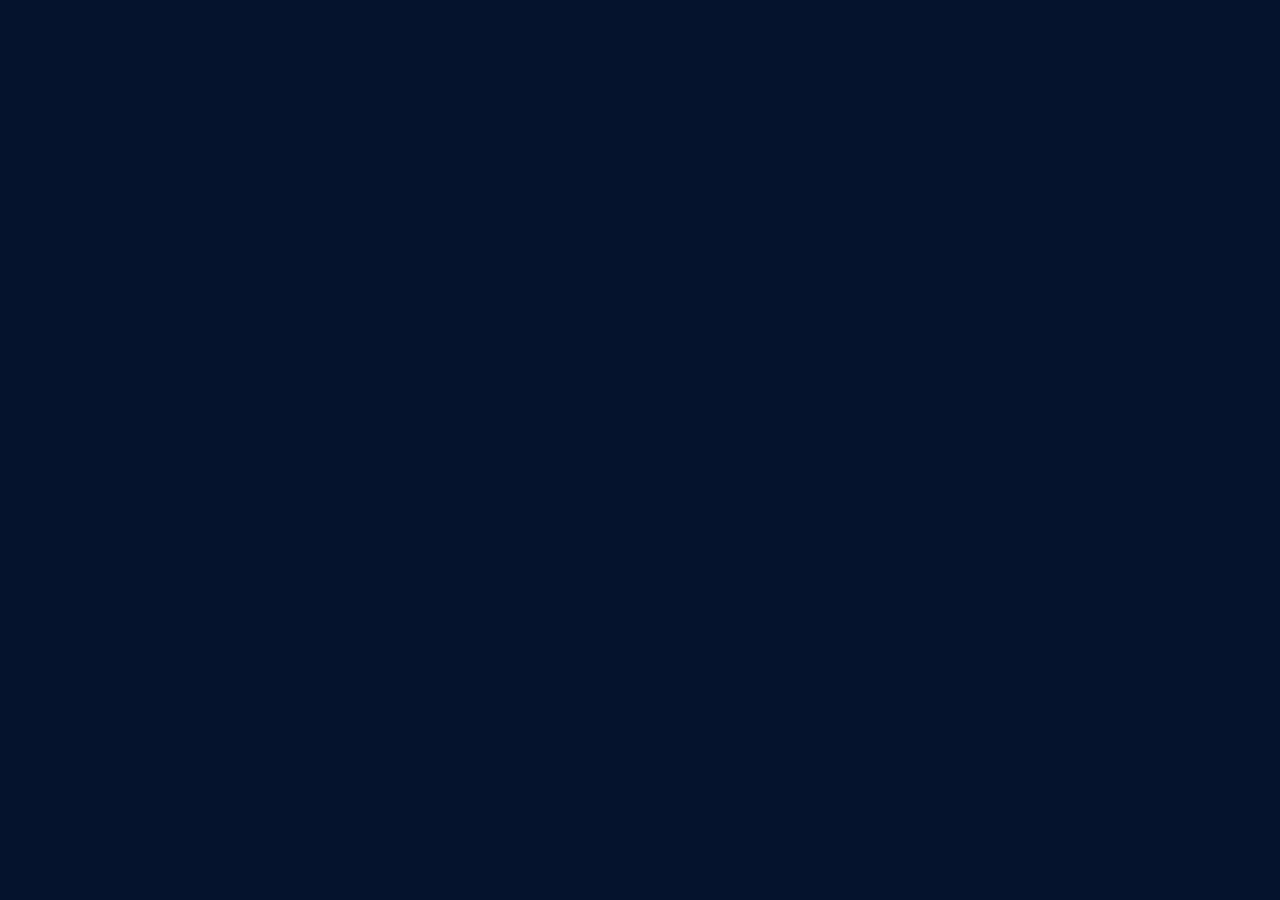
==== san-fernando/index.html @ 5b2cf345 "Add LIGHTMAN GitHub Pages entry for Navidad San Fernando" ====
<!doctype html>
<html lang="es">
<head>
  <meta charset="utf-8">
  <meta name="viewport" content="width=device-width, initial-scale=1">
  <meta name="theme-color" content="#06132c">
  <meta name="description" content="LIGHTMAN Perú presenta Navidad San Fernando: árbol de luces LED y música sincronizada.">
  <title>LIGHTMAN · Navidad San Fernando</title>
  <style>
    html,body{margin:0;width:100%;height:100%;overflow:hidden;background:#06132c;color:#fff;font-family:Arial,sans-serif}
    iframe{display:block;width:100%;height:100%;height:100dvh;border:0;background:#06132c}
    noscript{display:block;padding:2rem;line-height:1.5}a{color:#fff}
  </style>
</head>
<body>
  <iframe id="show" title="LIGHTMAN · Árbol de Navidad San Fernando" src="https://navidad-san-fernando-lightman.ftesen4.chatgpt.site/?tree=2&amp;track=jingle" allow="autoplay; fullscreen" allowfullscreen referrerpolicy="strict-origin-when-cross-origin"></iframe>
  <noscript>Navidad San Fernando, una experiencia de LIGHTMAN. <a href="https://navidad-san-fernando-lightman.ftesen4.chatgpt.site/?tree=2&amp;track=jingle">Abrir visualización</a>.</noscript>
  <script>
    const query=new URLSearchParams(location.search);
    const target=new URL('https://navidad-san-fernando-lightman.ftesen4.chatgpt.site/');
    target.searchParams.set('tree',['1','2','3'].includes(query.get('tree'))?query.get('tree'):'2');
    target.searchParams.set('track',['jingle','deck','carol'].includes(query.get('track'))?query.get('track'):'jingle');
    document.getElementById('show').src=target.href;
  </script>
</body>
</html>
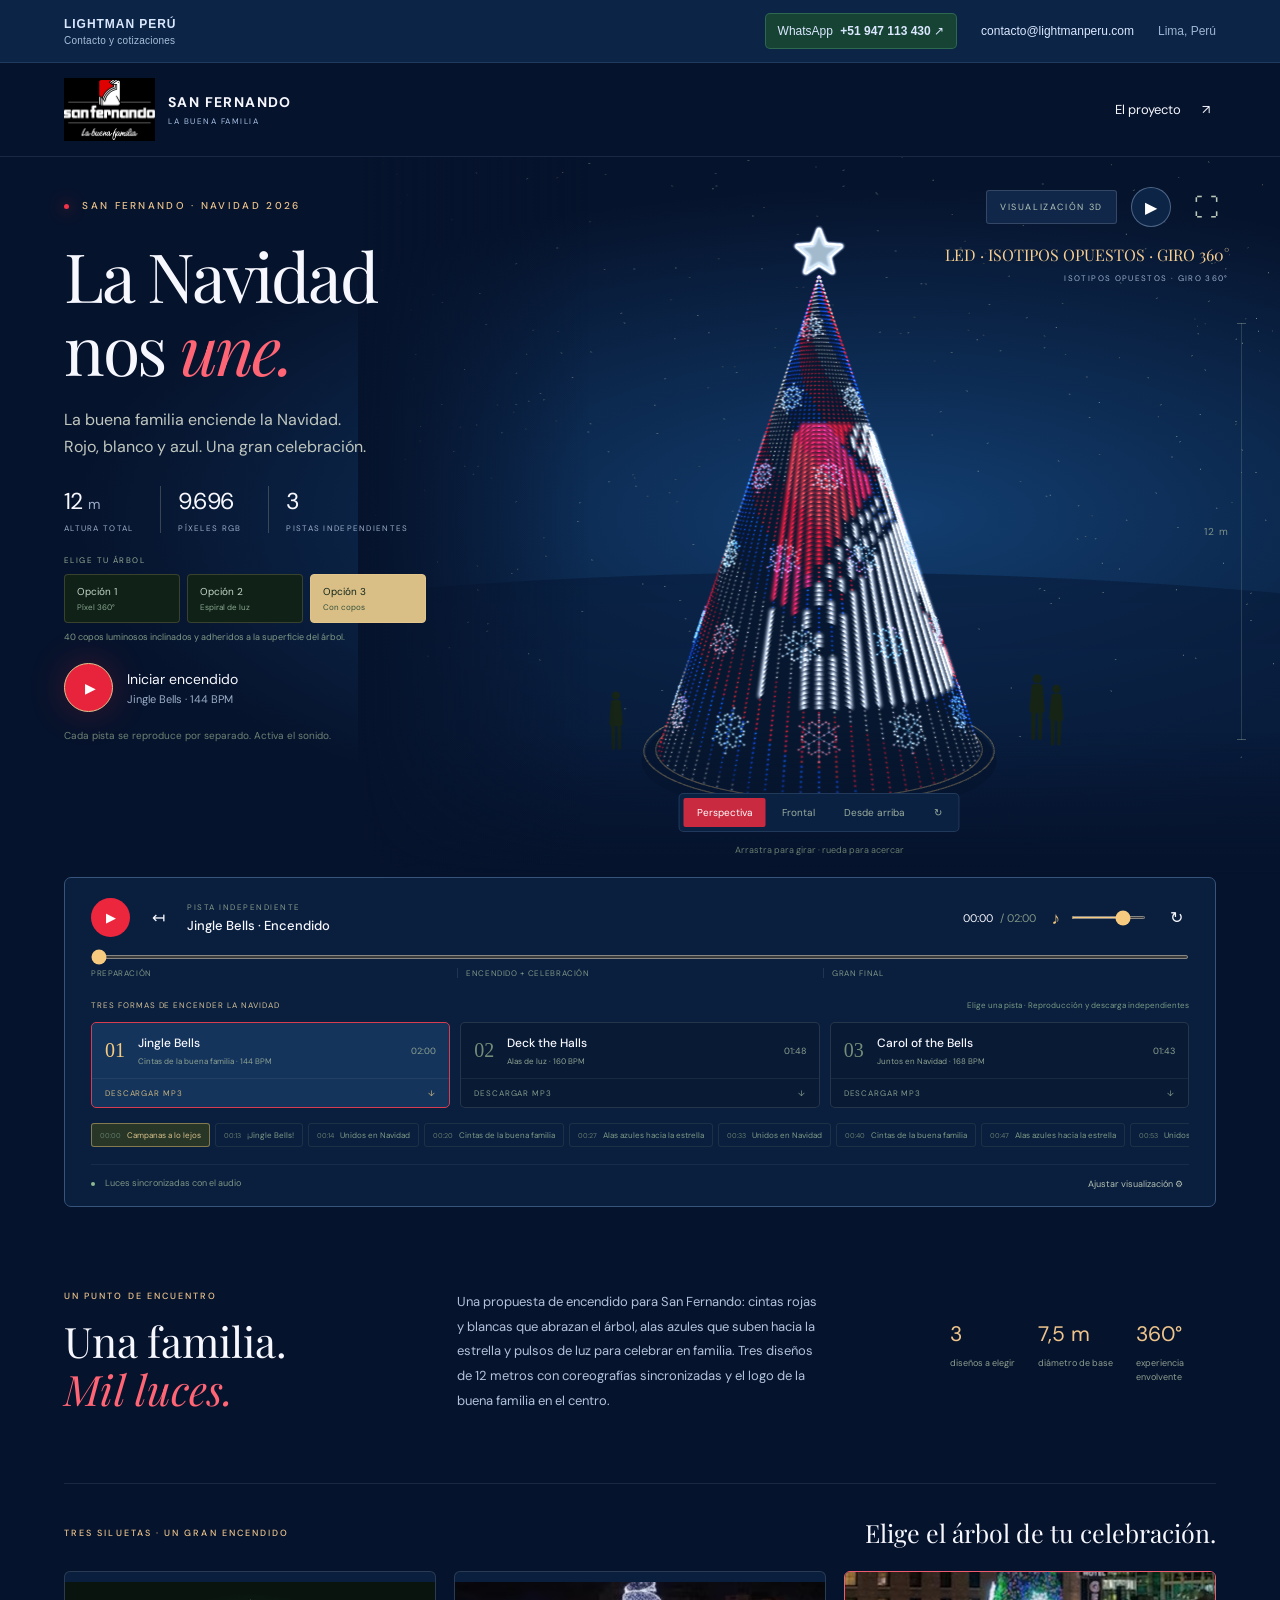
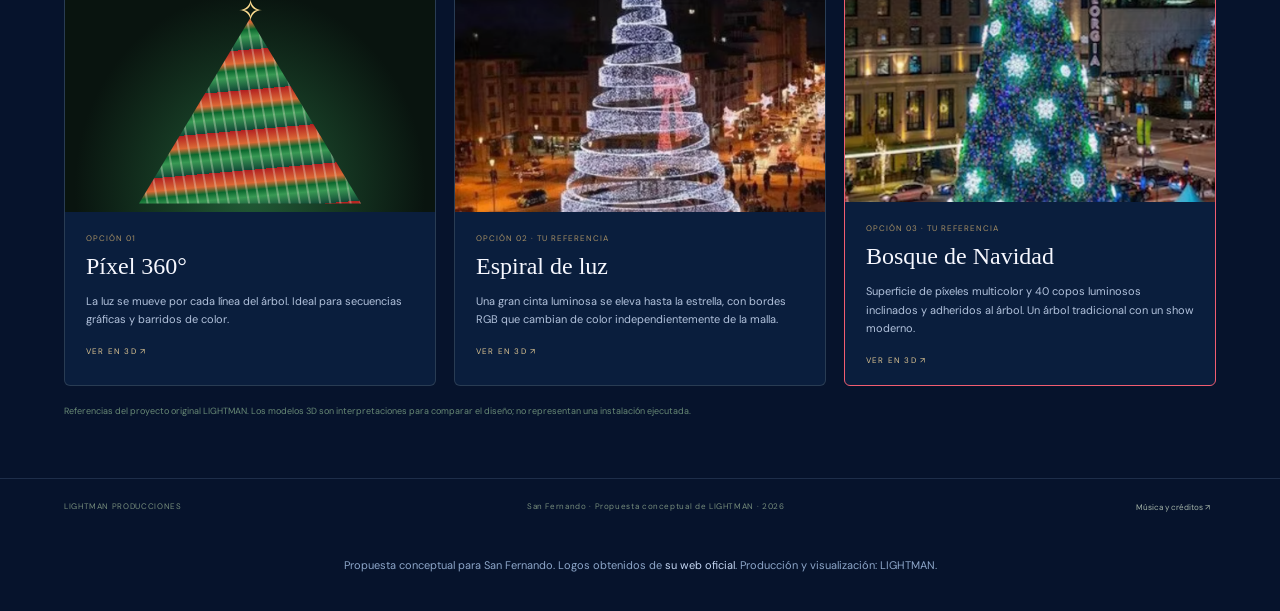
==== commit eb45b47f: "Publish LIGHTMAN San Fernando show directly on Pages with continuous marquee and mobile fullscreen" ====
--- a/san-fernando/index.html
+++ b/san-fernando/index.html
@@ -1,27 +1,30 @@
 <!doctype html>
-<html lang="es">
-<head>
-  <meta charset="utf-8">
-  <meta name="viewport" content="width=device-width, initial-scale=1">
-  <meta name="theme-color" content="#06132c">
-  <meta name="description" content="LIGHTMAN Perú presenta Navidad San Fernando: árbol de luces LED y música sincronizada.">
-  <title>LIGHTMAN · Navidad San Fernando</title>
-  <style>
-    html,body{margin:0;width:100%;height:100%;overflow:hidden;background:#06132c;color:#fff;font-family:Arial,sans-serif}
-    iframe{display:block;width:100%;height:100%;height:100dvh;border:0;background:#06132c}
-    noscript{display:block;padding:2rem;line-height:1.5}a{color:#fff}
-  </style>
-</head>
+<html lang="es"><head><meta charset="utf-8"><meta name="viewport" content="width=device-width,initial-scale=1"><meta name="theme-color" content="#071411"><title>LIGHTMAN · Navidad San Fernando</title><link rel="icon" type="image/svg+xml" href="favicon.svg"><link rel="canonical" href="https://lightmanshows.github.io/arbol-navidad-12m/san-fernando/"><meta name="description" content="Árbol navideño de 12 metros. Tres diseños de árbol de 12 m y tres shows musicales independientes para un encendido espectacular."><link rel="stylesheet" href="style.css?v=4"><link rel="stylesheet" href="san-fernando.css?v=3"><script>if(location.hostname.endsWith(".chatgpt.site"))location.replace("https://lightmanshows.github.io/arbol-navidad-12m/san-fernando/"+location.search+location.hash);</script></head>
 <body>
-  <iframe id="show" title="LIGHTMAN · Árbol de Navidad San Fernando" src="https://navidad-san-fernando-lightman.ftesen4.chatgpt.site/?tree=2&amp;track=jingle" allow="autoplay; fullscreen" allowfullscreen referrerpolicy="strict-origin-when-cross-origin"></iframe>
-  <noscript>Navidad San Fernando, una experiencia de LIGHTMAN. <a href="https://navidad-san-fernando-lightman.ftesen4.chatgpt.site/?tree=2&amp;track=jingle">Abrir visualización</a>.</noscript>
-  <script>
-    const query=new URLSearchParams(location.search);
-    const target=new URL('https://navidad-san-fernando-lightman.ftesen4.chatgpt.site/');
-    target.searchParams.set('tree',['1','2','3'].includes(query.get('tree'))?query.get('tree'):'2');
-    target.searchParams.set('track',['jingle','deck','carol'].includes(query.get('track'))?query.get('track'):'jingle');
-    document.getElementById('show').src=target.href;
-  </script>
-</body>
-</html>
-
+<aside class="lightman-contact" aria-label="Contacto de LIGHTMAN Perú"><a class="contact-company" href="https://lightmanperu.com/contacto.html" target="_blank" rel="noopener">LIGHTMAN PERÚ <small>Contacto y cotizaciones</small></a><div class="contact-links"><a class="contact-whatsapp" href="https://wa.me/51947113430" target="_blank" rel="noopener" aria-label="Contactar a LIGHTMAN por WhatsApp al +51 947 113 430">WhatsApp <strong>+51 947 113 430</strong> ↗</a><a href="mailto:contacto@lightmanperu.com">contacto@lightmanperu.com</a><span class="contact-location">Lima, Perú</span></div></aside>
+<header class="header"><a class="brand" href="#" aria-label="LIGHTMAN inicio"><img src="assets/san-fernando-logo.webp" alt="San Fernando · La buena familia"><span>SAN FERNANDO<small>LA BUENA FAMILIA</small></span></a><nav aria-label="Proyecto"><button id="open-project">El proyecto <span>↗</span></button></nav></header>
+<main>
+<section class="experience" aria-label="Visualizador del árbol navideño">
+<div id="viewer"><canvas id="scene" aria-label="Modelo 3D interactivo de un árbol de Navidad de 12 metros"></canvas><div id="render-error" hidden>El visor 3D requiere WebGL. Puedes consultar el proyecto y escuchar el show en esta misma página.</div><div class="viewer-vignette"></div></div>
+<div class="intro"><p class="eyebrow"><span class="live-dot"></span> SAN FERNANDO · NAVIDAD 2026</p><h1>La Navidad<br>nos <em>une.</em></h1><p class="lead">La buena familia enciende la Navidad.<br>Rojo, blanco y azul. Una gran celebración.</p><div class="specs"><div><b>12 <small>m</small></b><span>ALTURA TOTAL</span></div><div><b>9.696</b><span>PÍXELES RGB</span></div><div><b>3</b><span>PISTAS INDEPENDIENTES</span></div></div><div class="tree-picker"><span>ELIGE TU ÁRBOL</span><div id="tree-options" role="group" aria-label="Diseño de árbol"><button data-tree="1" class="active" aria-pressed="true">Opción 1<small>Píxel 360°</small></button><button data-tree="2" aria-pressed="false">Opción 2<small>Espiral de luz</small></button><button data-tree="3" aria-pressed="false">Opción 3<small>Con copos</small></button></div><p id="tree-description">Líneas de luz y barridos envolventes.</p></div><button class="hero-play" id="hero-play"><span class="play-disc">▶</span><span>Iniciar encendido<small>Cuenta de entrada + gran encendido</small></span></button><p class="sound-note">Cada pista se reproduce por separado. Activa el sonido.</p></div>
+<div class="viewer-top"><span class="chip">VISUALIZACIÓN 3D</span><button id="viewer-play" aria-label="Reproducir música" title="Reproducir o pausar música">▶</button><button id="fullscreen" title="Pantalla completa" aria-label="Pantalla completa">⛶</button></div>
+<div class="scene-caption"><span id="scene-name">Espiral de bienvenida</span><small id="scene-subtitle">JINGLE BELLS · ACTO I</small></div>
+<div class="camera-tools" role="group" aria-label="Perspectiva del árbol"><button data-camera="orbit" class="active">Perspectiva</button><button data-camera="front">Frontal</button><button data-camera="top">Desde arriba</button><button id="rotate" aria-pressed="false" title="Giro automático">↻</button></div><span class="drag-hint">Arrastra para girar · rueda para acercar</span>
+<div id="ignition-overlay" class="ignition-overlay" aria-live="off" hidden><span id="ignition-number"></span><small id="ignition-label">EL MOMENTO SE ACERCA</small></div><div class="dimension"><span>12 m</span><i></i></div>
+</section>
+<section class="console" aria-label="Reproducción del espectáculo">
+<div class="transport"><button id="play" class="round" aria-label="Reproducir show">▶</button><button id="restart" aria-label="Volver al inicio" title="Volver al inicio">↤</button><div class="now-playing"><small>PISTA INDEPENDIENTE</small><strong id="track-title">Jingle Bells</strong></div><span class="time" id="clock">00:00 <i>/ 03:00</i></span><label class="volume" title="Volumen"><span id="volume-icon">♪</span><input id="volume" aria-label="Volumen" type="range" min="0" max="100" value="75"></label><button id="loop" aria-pressed="false" title="Repetir show" aria-label="Repetir show">↻</button></div>
+<div class="seek-wrap"><input type="range" id="seek" min="0" max="180" value="0" step="0.01" aria-label="Posición del show"><div class="timeline-segments"><span>PREPARACIÓN</span><span>ENCENDIDO + CELEBRACIÓN</span><span>GRAN FINAL</span></div></div>
+<div class="music-intro"><span>TRES FORMAS DE ENCENDER LA NAVIDAD</span><small>Elige una pista · Reproducción y descarga independientes</small></div><div class="chapters" id="chapters"></div><div class="cue-strip" id="cue-strip" aria-label="Escenas de la pista"></div><div class="console-footer"><span><i class="sync-dot"></i> Luces sincronizadas con el audio</span><button id="open-controls">Ajustar visualización <span>⚙</span></button></div>
+</section>
+<section class="concept"><div><p class="eyebrow">UN PUNTO DE ENCUENTRO</p><h2>Una familia.<br><em>Mil luces.</em></h2></div><p>Una propuesta de encendido para San Fernando: cintas rojas y blancas que abrazan el árbol, alas azules que suben hacia la estrella y pulsos de luz para celebrar en familia. Tres diseños de 12 metros con coreografías sincronizadas y el logo de la buena familia en el centro.</p><div class="concept-numbers"><span><b>3</b>diseños a elegir</span><span><b>7,5 m</b>diámetro de base</span><span><b>360°</b>experiencia envolvente</span></div></section>
+<section class="design-gallery" aria-label="Diseños y referencias"><div class="gallery-heading"><p class="eyebrow">TRES SILUETAS · UN GRAN ENCENDIDO</p><h2>Elige el árbol de tu celebración.</h2></div><div class="design-cards"><button data-design-card="1"><div class="design-art pixel-art"><i></i><b>✧</b></div><span class="design-number">OPCIÓN 01</span><strong>Píxel 360°</strong><p>La luz se mueve por cada línea del árbol. Ideal para secuencias gráficas y barridos de color.</p><small>VER EN 3D ↗</small></button><button data-design-card="2"><img src="assets/references/espiral-referencia.png" alt="Referencia del árbol en espiral blanca proporcionada por el usuario"><span class="design-number">OPCIÓN 02 · TU REFERENCIA</span><strong>Espiral de luz</strong><p>Una gran cinta luminosa se eleva hasta la estrella, con bordes RGB que cambian de color independientemente de la malla.</p><small>VER EN 3D ↗</small></button><button data-design-card="3"><img src="assets/references/copos-referencia.png" alt="Referencia del árbol multicolor con copos proporcionada por el usuario"><span class="design-number">OPCIÓN 03 · TU REFERENCIA</span><strong>Bosque de Navidad</strong><p>Superficie de píxeles multicolor y 40 copos luminosos inclinados y adheridos al árbol. Un árbol tradicional con un show moderno.</p><small>VER EN 3D ↗</small></button></div><p class="reference-note">Referencias del proyecto original LIGHTMAN. Los modelos 3D son interpretaciones para comparar el diseño; no representan una instalación ejecutada.</p></section>
+<footer><span>LIGHTMAN PRODUCCIONES</span><span>San Fernando · Propuesta conceptual de LIGHTMAN · 2026</span><button id="music-credits">Música y créditos ↗</button></footer><p class="brand-credit">Propuesta conceptual para San Fernando. Logos obtenidos de <a href="https://corporativo.sanfernando.pe/" target="_blank" rel="noopener">su web oficial</a>. Producción y visualización: LIGHTMAN.</p>
+</main>
+<audio id="audio" preload="auto" src="assets/audio/jingle-encendido.mp3"></audio>
+<dialog id="settings"><div class="dialog-head"><div><p class="eyebrow">ELIGE TU PERSPECTIVA</p><h2>Tu experiencia.</h2></div><button class="close" aria-label="Cerrar">×</button></div><label>Brillo de las luces <output id="brightness-out">85 %</output><input type="range" id="brightness" min="15" max="100" value="85"></label><label><input id="snow" type="checkbox" checked> Nieve ambiental</label><label><input id="guides" type="checkbox"> Mostrar estructura y medidas</label><fieldset id="edge-controls" class="edge-controls" hidden><legend>Bordes de la espiral · Elemento independiente</legend><label>Paleta de los bordes<select id="edge-palette"><option value="">Seguir coreografía de la pista</option><option value="sanfernando">San Fernando · Rojo, blanco y azul</option><option value="christmas">Rojo, verde y dorado</option><option value="gold">Dorado</option><option value="midnight">Azul y violeta</option><option value="aurora">Aurora</option><option value="multicolor">Multicolor</option></select></label><label>Brillo de los bordes <output id="edge-brightness-out">100 %</output><input type="range" id="edge-brightness" min="0" max="100" value="100"></label><p class="quiet">El borde superior y el inferior tienen animación propia. El control no modifica la malla del árbol.</p></fieldset><p class="quiet">La música y las luces usan el mismo reloj. Puedes pausar, avanzar o repetir el show sin perder la sincronización.</p></dialog>
+<dialog id="project"><div class="dialog-head"><div><p class="eyebrow">PROYECTO INTEGRAL · 12 METROS</p><h2>Navidad San Fernando.</h2></div><button class="close" aria-label="Cerrar">×</button></div><div class="project-tabs"><button class="active" data-project-tab="design">Diseño</button><button data-project-tab="technical">Técnica</button><button data-project-tab="budget">Presupuesto</button></div><div id="project-content"></div></dialog>
+<dialog id="credits"><div class="dialog-head"><div><p class="eyebrow">TRES PISTAS · TRES ENCENDIDOS</p><h2>Navidad con más energía.</h2></div><button class="close" aria-label="Cerrar">×</button></div><p>Tres arreglos instrumentales independientes, creados para este proyecto. Bombo dance, clap, cascabeles, bajo, arpegios, cuerdas y metales se unen a las melodías de Jingle Bells, Deck the Halls y Carol of the Bells / Shchedryk.</p><p>Las pistas son sintetizadas desde cero; no utilizan grabaciones comerciales, samples ni voces de terceros. La última pista utiliza el motivo instrumental de Shchedryk, sin la letra inglesa moderna.</p><div id="credit-links"></div><div id="music-downloads"></div><p class="quiet">Motor 3D: Three.js, licencia MIT. Fotos de referencia aportadas por el usuario.</p></dialog>
+<div class="toast" id="toast" role="status" aria-live="polite"></div>
+<script src="assets/three.min.js"></script><script src="tracks-data.js?v=4"></script><script src="choreography.js?v=4"></script><script src="engine.js?v=8"></script><script src="led-brand.js?v=10"></script><script src="app.js?v=15"></script>
+</body></html>
--- a/san-fernando/style.css
+++ b/san-fernando/style.css
@@ -0,0 +1,11 @@
+@import url('https://fonts.googleapis.com/css2?family=DM+Sans:wght@400;500;600;700&family=Playfair+Display:ital,wght@0,400;0,500;1,400;1,500&display=swap');
+:root{color-scheme:dark;--bg:#081510;--gold:#dfc18a;--text:#f5f2e9;--muted:#9fa9a0;--line:#ffffff1c;--green:#a1b4a0;font-family:'DM Sans',Arial,sans-serif}*{box-sizing:border-box}body{margin:0;background:var(--bg);color:var(--text)}button,a,input{-webkit-tap-highlight-color:transparent}button,a{font:inherit}button{cursor:pointer;color:inherit;background:none;border:0}a{color:inherit;text-decoration:none}button:focus-visible,a:focus-visible,input:focus-visible{outline:2px solid var(--gold);outline-offset:5px}button:disabled{opacity:.5}.header{height:94px;padding:0 5%;display:flex;align-items:center;justify-content:space-between;border-bottom:1px solid var(--line);position:relative;z-index:2;background:#081510}.brand{display:flex;align-items:center;gap:13px}.brand img{width:52px;height:52px;object-fit:contain;border-radius:50%;background:#000}.brand>span{font-weight:700;letter-spacing:.1em;font-size:17px}.brand small{display:block;font-size:8px;letter-spacing:.19em;font-weight:400;color:var(--muted);margin-top:5px}nav{display:flex;align-items:center;gap:34px;font-size:13px}nav span{margin-left:18px}nav .download{border:1px solid #e8dac04d;border-radius:4px;padding:13px 17px}.experience{height:660px;max-height:calc(100vh - 145px);min-height:565px;position:relative;overflow:hidden;background:radial-gradient(ellipse at 68% 70%,#183024,#081510 68%)}#viewer{position:absolute;inset:0 0 0 28%}canvas{display:block;width:100%;height:100%;touch-action:none;cursor:grab}canvas:active{cursor:grabbing}.viewer-vignette{position:absolute;inset:0;pointer-events:none;background:linear-gradient(90deg,#081510 0%,transparent 23%),linear-gradient(0deg,#081510,transparent 17%)}.intro{position:absolute;z-index:1;left:5%;top:57px;width:38%;pointer-events:none}.intro button{pointer-events:auto}.eyebrow{font-size:10px;letter-spacing:.23em;font-weight:500;color:var(--gold);margin:0 0 27px}.live-dot,.sync-dot{display:inline-block;border-radius:50%;width:5px;height:5px;background:var(--gold);margin-right:8px}h1,h2{font-family:'Playfair Display',Georgia,serif;font-weight:400}h1{font-size:clamp(52px,5.3vw,79px);line-height:1.07;margin:0 0 22px;letter-spacing:-.035em}em{font-weight:400;color:var(--gold)}.lead{font-size:16px;line-height:1.7;color:#c0c7bf;margin-bottom:32px}.specs{display:flex;gap:27px;margin-bottom:31px}.specs div{border-left:1px solid #e6d6b43b;padding-left:17px}.specs div:first-child{padding-left:0;border-left:0}.specs b{display:block;font-weight:400;font-size:23px;letter-spacing:-.025em}.specs small{font-size:14px;color:var(--muted)}.specs span{display:block;font-size:8px;letter-spacing:.16em;margin-top:7px;color:var(--muted)}.hero-play{display:flex;align-items:center;gap:14px;font-size:14px;text-align:left;padding:0}.play-disc{width:49px;height:49px;display:grid;place-items:center;border:1px solid #e2c490;border-radius:50%;color:var(--gold);padding-left:3px}.hero-play small{display:block;color:var(--muted);font-size:11px;margin-top:4px}.hero-play:hover .play-disc{background:var(--gold);color:#102316}.sound-note{font-size:10px;color:#6f8275;margin-top:17px}.viewer-top{position:absolute;right:4%;top:28px;display:flex;align-items:center;gap:14px}.chip{font-size:9px;letter-spacing:.18em;border:1px solid #ffffff26;padding:10px 13px;border-radius:3px;color:#b6c6b9}#fullscreen{font-size:25px;color:#bac8ba;padding:5px}.scene-caption{position:absolute;right:4%;top:87px;text-align:right;pointer-events:none}.scene-caption span{font-family:'Playfair Display',Georgia,serif;font-size:19px;color:#e1d9c6}.scene-caption small{display:block;font-size:8px;letter-spacing:.17em;margin-top:7px;color:var(--muted)}.camera-tools{position:absolute;bottom:45px;left:64%;transform:translateX(-50%);display:flex;gap:3px;padding:4px;border:1px solid var(--line);border-radius:5px;background:#081510aa;white-space:nowrap}.camera-tools button{padding:8px 13px;font-size:10px;color:#9bad9d;border-radius:2px}.camera-tools button.active,.camera-tools button[aria-pressed=true]{background:#ddc18c;color:#132016}.drag-hint{position:absolute;bottom:21px;left:64%;transform:translateX(-50%);font-size:9px;color:#697e6e;white-space:nowrap}.dimension{position:absolute;right:3%;top:23%;height:58%;display:flex;align-items:center;gap:12px;pointer-events:none}.dimension span{font-size:10px;letter-spacing:.1em;color:#809386}.dimension i{height:100%;width:1px;background:#a2b2a538;position:relative}.dimension i:after,.dimension i:before{content:'';position:absolute;left:-4px;width:9px;height:1px;background:#a2b2a566}.dimension i:after{bottom:0}.console{position:relative;margin:0 5%;border:1px solid #c5d7c524;border-radius:7px;background:#0d2018;padding:20px 26px 15px;z-index:3}.transport{display:flex;align-items:center;gap:16px}.round{background:var(--gold);color:#102518;border-radius:50%;width:39px;height:39px;font-size:13px}.now-playing{flex:1}.now-playing small{display:block;font-size:8px;letter-spacing:.19em;color:#869b8a;margin-bottom:5px}.now-playing strong{display:block;font-size:13px;font-weight:500}.time{font-size:11px;font-variant-numeric:tabular-nums}.time i{color:#819786;font-style:normal;margin-left:4px}.volume{display:flex;gap:9px;align-items:center}.volume input{width:75px;height:3px;accent-color:var(--gold)}.volume span{font-size:17px;color:var(--gold)}#loop[aria-pressed=true]{color:var(--gold)}.seek-wrap{margin-top:18px}.seek-wrap>input{width:100%;height:4px;display:block;cursor:pointer;accent-color:var(--gold);margin:0;background:#34463a}.timeline-segments{display:flex;justify-content:space-between;color:#7e9686;font-size:8px;letter-spacing:.08em;margin-top:9px}.timeline-segments span{width:33.33%;border-left:1px solid #ffffff1a;padding-left:8px}.timeline-segments span:first-child{padding-left:0;border:0}.chapters{display:flex;gap:10px;margin-top:21px}.chapter{flex:1;border:1px solid #d2e5d017;border-radius:4px;display:flex;gap:13px;align-items:center;padding:12px 13px;text-align:left;background:#0b1c15}.chapter:hover{border-color:#b49d6a66}.chapter.active{border-color:#d3b77b6e;background:#203126}.chapter .chapter-index{font-family:Georgia,serif;font-size:20px;color:#738e78}.chapter.active .chapter-index{color:var(--gold)}.chapter strong{display:block;font-size:11px;font-weight:500}.chapter small{display:block;font-size:8px;color:#8ea392;margin-top:5px}.chapter .chapter-duration{margin-left:auto;font-size:9px;color:#8ca190}.console-footer{border-top:1px solid #ffffff0f;margin-top:17px;padding-top:12px;display:flex;justify-content:space-between;font-size:9px;color:#7e9684}.console-footer button{font-size:9px;color:#b3c1b4}.sync-dot{width:4px;height:4px;background:#8db990}.concept{display:grid;grid-template-columns:1fr 1.1fr 1fr;gap:60px;align-items:center;padding:86px 5% 71px}.concept .eyebrow{font-size:9px;margin-bottom:15px}.concept h2{font-size:42px;line-height:1.16;margin:0}.concept>p{font-size:13px;line-height:1.9;color:#a1b1a3}.concept-numbers{display:flex;gap:23px;justify-content:flex-end}.concept-numbers span{font-size:9px;max-width:80px;line-height:1.5;color:#8d9f90}.concept-numbers b{display:block;font-size:21px;color:#cfceb9;font-weight:400;margin-bottom:7px;white-space:nowrap}footer{padding:22px 5%;border-top:1px solid var(--line);display:flex;justify-content:space-between;gap:15px;font-size:8px;letter-spacing:.08em;color:#778d7c}footer button{font-size:8px;color:#a5b5a9}dialog{color:var(--text);background:#102219;border:1px solid #46604c;border-radius:9px;padding:30px;max-width:790px;width:calc(100% - 30px);max-height:85vh;overflow:auto}dialog::backdrop{background:#020d08cc;backdrop-filter:blur(8px)}.dialog-head{display:flex;justify-content:space-between;align-items:flex-start;margin-bottom:23px}.dialog-head .eyebrow{font-size:9px;margin-bottom:10px}.dialog-head h2{font-size:33px;margin:0}.close{font-size:28px;color:var(--gold);padding:0 6px}dialog p,dialog li{font-size:13px;color:#b0c0b1;line-height:1.75}dialog h3{font-family:Georgia,serif;font-size:22px;font-weight:400;color:var(--gold)}dialog .quiet{font-size:11px;color:#87a18d}dialog label{display:block;font-size:13px;margin:24px 0}dialog label input[type=range]{display:block;width:100%;margin-top:12px;accent-color:var(--gold)}dialog output{float:right;color:var(--gold)}dialog table{width:100%;border-collapse:collapse;font-size:12px;margin:15px 0}dialog td,dialog th{text-align:left;padding:11px 7px;border-bottom:1px solid #ffffff18}dialog td:last-child,dialog th:last-child{text-align:right}dialog th{color:#8da493;font-size:10px;font-weight:400}dialog .button{display:inline-block;border:1px solid #d3b77b70;padding:11px 15px;border-radius:4px;font-size:12px;margin:5px 8px 5px 0;color:var(--gold)}.project-tabs{display:flex;gap:5px;border-bottom:1px solid var(--line);padding-bottom:8px}.project-tabs button{padding:9px 13px;font-size:12px;color:var(--muted);border-radius:4px}.project-tabs button.active{color:#152318;background:var(--gold)}.project-grid{display:grid;grid-template-columns:1fr 1fr;gap:20px}.project-grid>div{border:1px solid var(--line);border-radius:5px;padding:18px}.project-grid strong{font-size:23px;font-weight:400;color:var(--gold);display:block;margin:6px 0}.project-grid small{font-size:10px;color:var(--muted)}.total{background:#25372a;border-radius:4px;padding:18px;display:flex;align-items:center;justify-content:space-between;margin:15px 0;font-size:12px}.total strong{font-size:23px;color:var(--gold);font-weight:500}.toast{position:fixed;bottom:20px;left:50%;transform:translateX(-50%);background:#e0c58f;color:#122319;font-size:12px;padding:12px 20px;border-radius:5px;z-index:20;opacity:0;pointer-events:none;transition:opacity .2s}.toast.visible{opacity:1}#render-error{position:absolute;inset:30% 15%;text-align:center;color:var(--gold);font-size:14px}#viewer:fullscreen{inset:0;background:#081510;width:100vw;height:100vh}.experience:fullscreen{max-height:100vh;min-height:100vh}.experience:fullscreen .intro{display:none}.experience:fullscreen #viewer{inset:0}.experience:fullscreen .camera-tools,.experience:fullscreen .drag-hint{left:50%}
+@media(min-width:1700px){.experience{height:800px;max-height:none}.intro{top:110px}.header{height:110px}.concept{gap:90px}}@media(max-width:1050px){.specs{gap:15px}.specs div{padding-left:12px}.specs b{font-size:20px}.intro{width:42%}.concept{gap:25px}.concept-numbers{gap:14px}.camera-tools{left:68%}.drag-hint{left:68%}.concept h2{font-size:34px}}@media(max-width:760px){.header{height:76px;padding:0 6%}.brand img{width:40px;height:40px}.brand>span{font-size:14px}.brand small{font-size:6px}nav{gap:13px;font-size:10px}nav .download{padding:9px}nav span{display:none}.experience{height:835px;max-height:none;min-height:0}.intro{left:6%;top:33px;width:88%}.intro .eyebrow{font-size:8px;margin-bottom:18px}h1{font-size:46px;margin-bottom:13px}.lead{font-size:12px;line-height:1.6;margin:0 0 17px}.specs{gap:21px;margin-bottom:21px}.specs b{font-size:19px}.specs span{font-size:7px}.hero-play{font-size:12px;gap:10px}.play-disc{width:38px;height:38px}.hero-play small{font-size:9px}.sound-note{font-size:8px;margin-top:11px}#viewer{inset:317px -6% 25px -6%}.viewer-vignette{background:linear-gradient(0deg,#081510,transparent 20%),linear-gradient(180deg,#081510,transparent 13%)}.viewer-top{top:342px;right:6%}.chip{font-size:7px;padding:8px}.scene-caption{top:388px;right:6%}.scene-caption span{font-size:14px}.scene-caption small{font-size:7px}.camera-tools{bottom:40px;left:50%}.camera-tools button{padding:7px 12px;font-size:9px}.drag-hint{bottom:18px;left:50%;font-size:8px}.dimension{top:54%;height:34%;right:7%}.dimension span{font-size:8px}.console{margin:0 4%;padding:16px}.transport{gap:11px}.round{width:34px;height:34px}.now-playing strong{font-size:11px}.now-playing small{font-size:7px}.time{font-size:9px}.volume input{width:43px}.volume{gap:4px}.chapters{gap:5px;margin-top:17px}.chapter{padding:10px 7px;gap:7px;align-items:flex-start}.chapter strong{font-size:9px;line-height:1.4}.chapter small{font-size:7px;line-height:1.4}.chapter .chapter-index{font-size:15px}.chapter-duration{display:none}.timeline-segments{font-size:7px}.console-footer{font-size:7px}.console-footer button{font-size:8px}.concept{padding:52px 6%;grid-template-columns:1fr;gap:17px}.concept h2{font-size:35px}.concept>p{font-size:12px;max-width:500px;margin:0}.concept-numbers{justify-content:flex-start;gap:38px;margin-top:13px}.concept-numbers span{max-width:none;font-size:9px}footer{padding:20px 6%;flex-wrap:wrap;font-size:7px}footer span:nth-child(2){order:3;width:100%}dialog{padding:23px}.project-tabs button{font-size:10px;padding:9px 10px}.project-grid{gap:10px}.project-grid>div{padding:13px}.project-grid strong{font-size:19px}dialog table{font-size:10px}.total{font-size:11px}.total strong{font-size:20px}}
+
+@media(max-width:760px){.experience{height:885px}#viewer{inset:367px -6% 25px -6%}.viewer-top{top:392px}.scene-caption{top:438px}.transport{gap:8px}.now-playing{min-width:0}.now-playing strong{max-width:92px;overflow:hidden;text-overflow:ellipsis;white-space:nowrap}.now-playing small{font-size:6px;white-space:nowrap;letter-spacing:.1em}.volume input{width:36px}.time{white-space:nowrap}}
+.tree-picker{margin:0 0 19px}.tree-picker>span{font-size:8px;letter-spacing:.18em;color:#94a994;display:block;margin-bottom:9px}#tree-options{display:flex;gap:7px;pointer-events:auto}#tree-options button{flex:1;max-width:116px;padding:10px 12px;border:1px solid #d4b97b35;border-radius:4px;text-align:left;font-size:10px;color:#c5d4c6;background:#102218}#tree-options button small{display:block;color:#89a58d;font-size:8px;margin-top:4px}#tree-options button.active{border-color:#e2c58a;background:#d9bf86;color:#12251a}#tree-options button.active small{color:#34503a}#tree-description{font-size:9px;line-height:1.5;color:#7f9a86;margin:8px 0 0;max-width:345px}.specs{margin-bottom:22px}.intro{top:42px}.experience{height:720px;min-height:690px}.lead{margin-bottom:25px}.sound-note{max-width:320px}.scene-caption{max-width:350px}.music-intro{display:flex;justify-content:space-between;align-items:center;margin-top:22px;color:#d2c097;font-size:8px;letter-spacing:.12em}.music-intro small{font-size:8px;color:#799c85;letter-spacing:0}.song-card{flex:1;min-width:0;border:1px solid #dae4d223;border-radius:5px;overflow:hidden;background:#0a1a12}.song-card.selected{border-color:#d5b77d8c;background:#203325}.song-card .chapter{width:100%;border:0;border-radius:0;background:transparent}.song-card .chapter.active{background:transparent}.song-card>a{font-size:8px;letter-spacing:.11em;color:#819c8b;display:flex;justify-content:space-between;border-top:1px solid #d3dfcf12;padding:9px 13px}.song-card>a:hover{background:#314b36;color:#e4c88f}.song-card.selected>a{color:#c8b47e}.chapters{margin-top:12px}.chapter strong{font-size:12px}.chapter small{font-size:8px}.cue-strip{display:flex;gap:5px;overflow-x:auto;scrollbar-width:thin;scrollbar-color:#57765c transparent;padding:15px 0 4px;white-space:nowrap}.cue-strip button{display:flex;gap:6px;align-items:center;padding:6px 8px;border:1px solid #63846d32;border-radius:3px;color:#7e9d87;font-size:8px}.cue-strip button span{font-size:7px;color:#657d6e;font-variant-numeric:tabular-nums}.cue-strip button.active{border-color:#e0bd7880;color:#dac18c;background:#273626}.ignition-overlay{position:absolute;z-index:3;left:64%;top:42%;transform:translate(-50%,-50%);text-align:center;pointer-events:none;text-shadow:0 0 25px #efcb79}.ignition-overlay[hidden]{display:none}.ignition-overlay>span{display:block;font-family:Georgia,serif;font-size:95px;color:#fff6d0;line-height:1}.ignition-overlay>small{display:block;color:#d9c79b;font-size:8px;letter-spacing:.2em;margin-top:15px}.ignition-overlay.celebrate>span{font-size:39px;letter-spacing:.06em}.design-gallery{margin:0 5% 60px;padding-top:32px;border-top:1px solid #ffffff16}.gallery-heading{display:flex;align-items:center;justify-content:space-between;margin-bottom:22px}.gallery-heading .eyebrow{margin:0;font-size:9px}.gallery-heading h2{font-size:25px;margin:0}.design-cards{display:grid;grid-template-columns:repeat(3,1fr);gap:18px}.design-cards>button{text-align:left;border:1px solid #d4e4cf26;border-radius:6px;overflow:hidden;padding:0 0 20px;background:#0d2015}.design-cards>button.selected{border-color:#d9bd7b99}.design-cards img,.design-art{width:100%;height:230px;object-fit:cover;object-position:50% 40%;display:block}.design-cards .design-number{display:block;color:#a68f64;font-size:8px;letter-spacing:.12em;margin:21px 21px 10px}.design-cards strong{display:block;font-family:Georgia,serif;font-size:24px;font-weight:400;margin:0 21px}.design-cards p{font-size:11px;line-height:1.65;color:#8fa992;margin:12px 21px}.design-cards>button>small{display:block;margin:18px 21px 0;color:#dbc391;font-size:8px;letter-spacing:.15em}.design-art{background:radial-gradient(ellipse at 50% 90%,#225b36,#09140f 67%);position:relative;overflow:hidden}.pixel-art i{position:absolute;left:20%;right:20%;bottom:8px;height:185px;clip-path:polygon(50% 0,100% 100%,0 100%);background:repeating-linear-gradient(80deg,transparent 0px,transparent 7px,#eae6d255 8px,#eae6d255 9px,transparent 10px),repeating-linear-gradient(175deg,#b22021 0,#db6935 13px,#0b682e 20px,#399954 27px,#124937 40px);filter:drop-shadow(0 0 5px #ddbf74)}.pixel-art b{position:absolute;left:50%;top:9px;transform:translateX(-50%);font-size:30px;color:#ffde91;font-weight:400}.reference-note{font-size:9px;color:#688975;line-height:1.6;margin-top:18px}.project-grid{grid-template-columns:repeat(3,1fr)}.now-playing strong{max-width:280px;overflow:hidden;text-overflow:ellipsis;white-space:nowrap}.concept{padding-top:70px;padding-bottom:57px}.console-footer{margin-top:13px}
+@media(max-width:1050px){.gallery-heading{display:block}.gallery-heading h2{margin-top:10px}.design-cards{gap:11px}.design-cards img,.design-art{height:190px}.design-cards strong{font-size:20px}.tree-picker{max-width:330px}#tree-options button{padding:9px}.project-grid{grid-template-columns:1fr 1fr}.intro{width:43%}.ignition-overlay{left:68%}}
+@media(max-width:760px){.experience{height:995px;min-height:0}.intro{top:33px;width:88%}.specs{margin-bottom:19px}.tree-picker{max-width:none;margin-bottom:19px}#tree-options button{max-width:none;font-size:10px;padding:10px}#tree-options button small{font-size:8px}.tree-picker>span{font-size:7px}#tree-description{font-size:8px;margin-top:8px;max-width:none}.lead{margin-bottom:17px}#viewer{inset:475px -6% 25px -6%}.viewer-top{top:500px}.scene-caption{top:542px;max-width:210px}.scene-caption span{font-size:13px}.scene-caption small{font-size:6px;line-height:1.5}.ignition-overlay{left:50%;top:72%}.ignition-overlay>span{font-size:80px}.ignition-overlay.celebrate>span{font-size:31px}.dimension{top:61%;height:28%}.music-intro{display:block;margin-top:19px;font-size:7px}.music-intro small{display:block;margin-top:6px;font-size:7px}.chapters{gap:5px;margin-top:11px}.song-card .chapter{padding:10px 7px;gap:6px}.song-card .chapter strong{font-size:9px}.song-card .chapter small{font-size:7px;line-height:1.45}.song-card>a{font-size:6px;padding:9px 7px;letter-spacing:.05em}.cue-strip{padding-top:12px}.cue-strip button{font-size:7px}.transport .now-playing strong{max-width:90px}.design-gallery{margin:0 6% 35px}.gallery-heading .eyebrow{font-size:7px}.gallery-heading h2{font-size:24px;line-height:1.3}.design-cards{grid-template-columns:1fr;gap:17px}.design-cards img,.design-art{height:270px}.design-art{height:230px}.design-cards strong{font-size:24px}.design-cards p{font-size:12px}.reference-note{font-size:8px}.project-grid{grid-template-columns:1fr}.concept{padding-top:55px}.intro .hero-play{font-size:12px}}
+@media(min-width:1700px){.experience{height:820px}.intro{top:75px}}
+
+.edge-controls{border:1px solid #d3b77b55;border-radius:5px;padding:0 18px 12px;margin-top:26px}.edge-controls[hidden]{display:none}.edge-controls legend{font-size:12px;color:var(--gold);padding:0 8px}.edge-controls select{display:block;width:100%;margin-top:12px;padding:12px;background:#0a1a12;color:var(--text);border:1px solid #63846d;border-radius:4px;font:inherit}
--- a/san-fernando/san-fernando.css
+++ b/san-fernando/san-fernando.css
@@ -0,0 +1,6 @@
+:root{--gold:#f6cb80;--text:#f7f8ff;--muted:#9caec9;--line:#9bb7e329}body{background:#06132c;color:#f7f8ff}.header{border-bottom:1px solid #8bacd524}.brand img{width:91px;height:63px;object-fit:contain;border-radius:0}.brand>span{font-size:14px}.brand small{color:#a9c4e9}h1 em,.concept h2 em{color:#ff6575}.eyebrow{color:#edc48c}.live-dot{background:#f13247;box-shadow:0 0 16px #f13247}.experience{background:radial-gradient(ellipse at 70% 50%,#123e70 0%,#06132c 65%)}.viewer-vignette{background:linear-gradient(90deg,#06132c 0%,transparent 25%),linear-gradient(0deg,#06132c,transparent 20%)}.console{background:#0a1e3d;border-color:#36547c}.chapter,.song-card{background:#091a34}.chapter.active,.song-card.selected{background:#15345b;border-color:#d83c50}.hero-play .play-disc{background:#e7243b;color:white;box-shadow:0 0 35px #e7243b40}.tree-picker button.active{border-color:#f15a6c;background:#5c1e3650}.concept>p,.design-cards p{color:#b2c2dc}.design-cards button{background:#0a1e3d}.brand-credit{text-align:center;font-size:11px;color:#8ea7ca;padding:12px 20px 28px}.brand-credit a{color:#c7d9f6}dialog{background:#0a1e3d}.scene-caption span{color:#f8cf91}.round{background:#ec263d;color:white}@media(max-width:760px){.brand img{width:68px;height:48px}.brand>span{font-size:11px}.brand small{font-size:6px}.viewer-vignette{background:linear-gradient(0deg,#06132c,transparent 20%),linear-gradient(180deg,#06132c,transparent 13%)}}@media(prefers-reduced-motion:reduce){*{scroll-behavior:auto!important}}.header{background:#06132c}.tree-picker button{background:#0a2142;color:#c4d2e8}.tree-picker button.active{background:#892336;color:white;border-color:#ff687d}.camera-tools{background:#0a2142}.camera-tools button.active{background:#c92a40;color:white}.chip{background:#102749}.concept-numbers b{color:#edc48c}.design-cards button.selected{border-color:#f05d71}
+
+.lightman-contact{display:flex;align-items:center;justify-content:space-between;gap:18px;padding:13px 5%;background:#0c2446;border-bottom:1px solid #88a8d42c;color:#dbe8ff;font:12px/1.5 Arial,sans-serif}.lightman-contact a{text-decoration:none;color:inherit}.contact-company{font-weight:700;letter-spacing:.08em;white-space:nowrap}.contact-company small{display:block;color:#a9bfdc;font-weight:400;letter-spacing:.025em;font-size:10px}.contact-links{display:flex;align-items:center;justify-content:flex-end;gap:24px;flex-wrap:wrap}.contact-whatsapp{background:#164334;border:1px solid #4e967270;border-radius:5px;padding:8px 12px}.contact-whatsapp strong{font-weight:600;margin-left:4px}.contact-location{color:#9eb4d2}.lightman-contact a:hover{color:#fff;text-decoration:underline}.lightman-contact a:focus-visible{outline:2px solid #f6cb80;outline-offset:4px}@media(max-width:760px){.lightman-contact{padding:12px 6%;flex-wrap:wrap;gap:10px;font-size:11px}.contact-company{display:flex;align-items:center;gap:10px;white-space:normal}.contact-company small{font-size:9px}.contact-links{justify-content:flex-start;gap:8px 16px;width:100%}.contact-whatsapp{padding:7px 9px}.contact-location{font-size:10px}.lightman-contact .contact-links a[href^="mailto:"]{overflow-wrap:anywhere}}
+
+#viewer-play{border:1px solid #adc8eb66;border-radius:50%;width:40px;height:40px;font-size:16px;color:white;background:#0c2446}#fullscreen{min-width:44px;min-height:44px}.scene-caption{max-width:54%;}.scene-caption span{font-size:16px}.viewer-expanded{overflow:hidden}.experience.expanded{position:fixed!important;inset:0!important;z-index:999;width:100vw!important;height:100dvh!important;min-height:100dvh!important;max-height:none!important;margin:0!important;background:#06132c}.experience.expanded .intro,.experience:fullscreen .intro{display:none}.experience.expanded #viewer,.experience:fullscreen #viewer{inset:0!important;width:100%;height:100%}.experience.expanded .camera-tools,.experience.expanded .drag-hint{left:50%}.experience.expanded .viewer-top,.experience:fullscreen .viewer-top{top:max(12px,env(safe-area-inset-top));right:max(12px,env(safe-area-inset-right))}.experience.expanded .scene-caption,.experience:fullscreen .scene-caption{top:72px;max-width:85%;right:4%}.experience.expanded .camera-tools,.experience:fullscreen .camera-tools{bottom:max(30px,env(safe-area-inset-bottom))}.experience.expanded .drag-hint,.experience:fullscreen .drag-hint{display:none}.experience.expanded .dimension{display:none}@media(max-width:760px){.scene-caption{max-width:88%;}.scene-caption span{font-size:13px}.scene-caption small{font-size:7px}.viewer-top{gap:8px}.experience.expanded .camera-tools button{padding:10px 9px}.experience.expanded .camera-tools{max-width:96%}#scene{touch-action:none}}
+.experience.expanded .ignition-overlay,.experience:fullscreen .ignition-overlay{left:50%;top:50%}
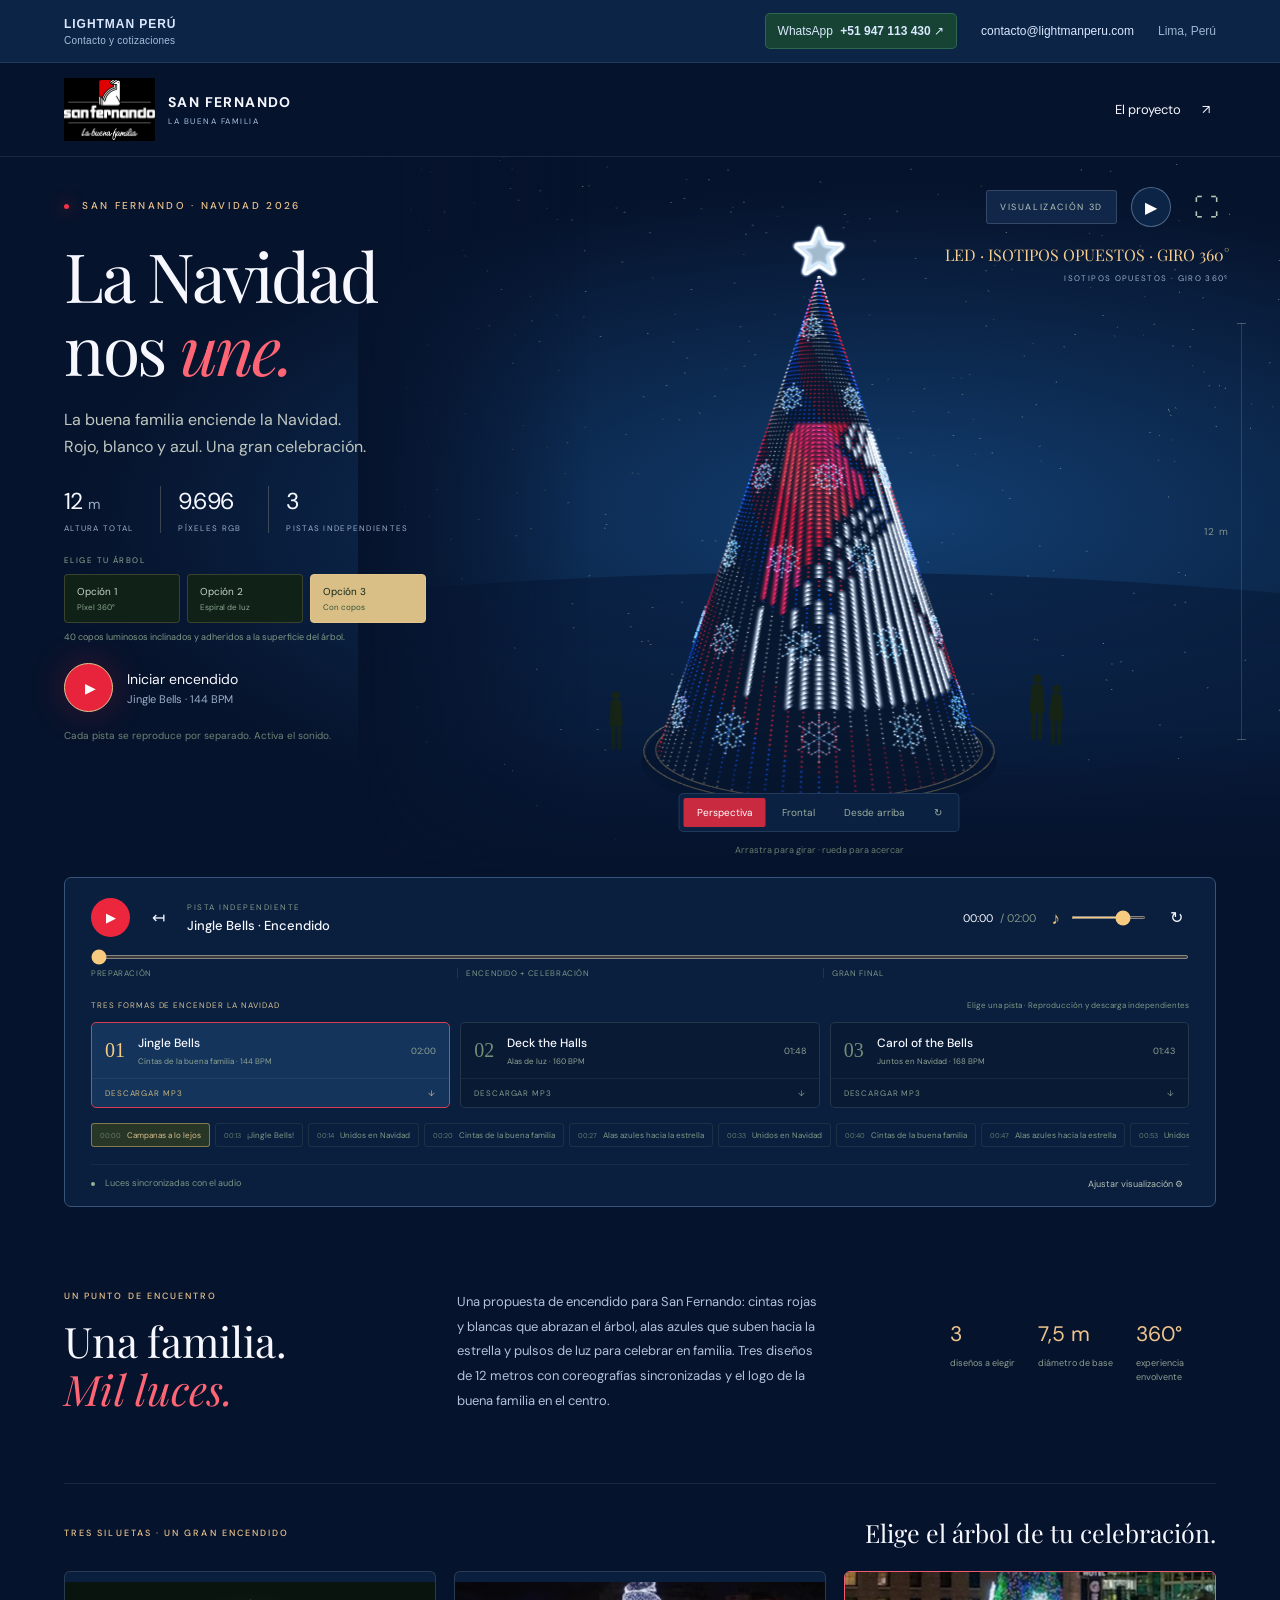
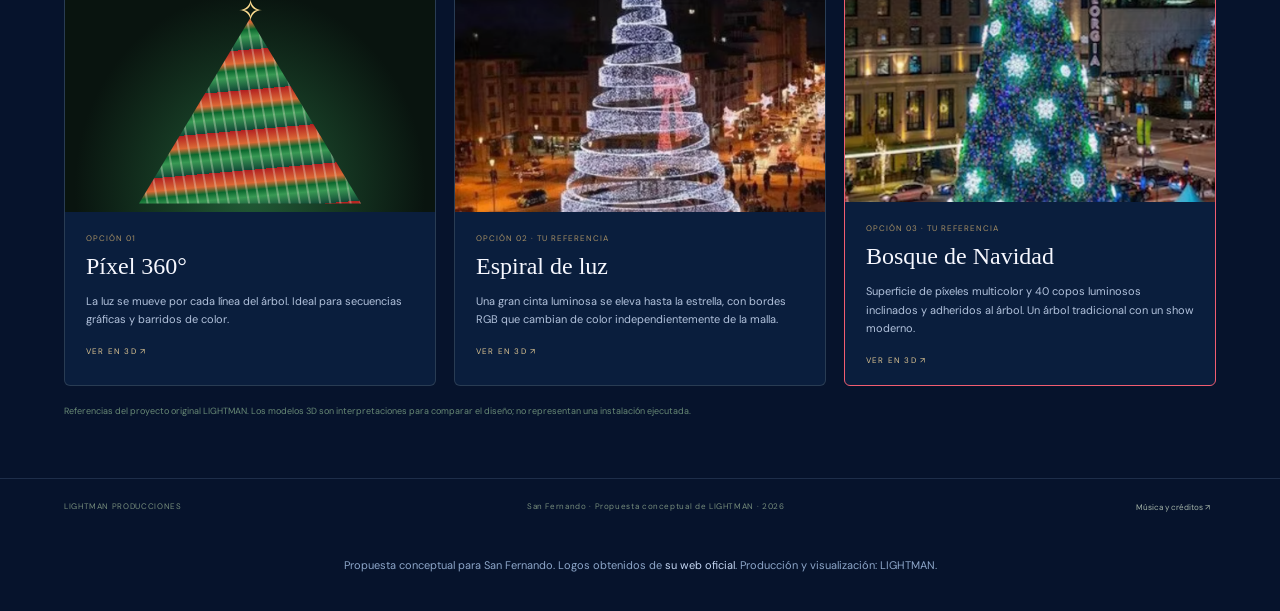
==== commit 5703d5ec: "Keep LED lettering crisp when resizing or rotating mobile display" ====
--- a/san-fernando/index.html
+++ b/san-fernando/index.html
@@ -26,5 +26,5 @@
 <dialog id="project"><div class="dialog-head"><div><p class="eyebrow">PROYECTO INTEGRAL · 12 METROS</p><h2>Navidad San Fernando.</h2></div><button class="close" aria-label="Cerrar">×</button></div><div class="project-tabs"><button class="active" data-project-tab="design">Diseño</button><button data-project-tab="technical">Técnica</button><button data-project-tab="budget">Presupuesto</button></div><div id="project-content"></div></dialog>
 <dialog id="credits"><div class="dialog-head"><div><p class="eyebrow">TRES PISTAS · TRES ENCENDIDOS</p><h2>Navidad con más energía.</h2></div><button class="close" aria-label="Cerrar">×</button></div><p>Tres arreglos instrumentales independientes, creados para este proyecto. Bombo dance, clap, cascabeles, bajo, arpegios, cuerdas y metales se unen a las melodías de Jingle Bells, Deck the Halls y Carol of the Bells / Shchedryk.</p><p>Las pistas son sintetizadas desde cero; no utilizan grabaciones comerciales, samples ni voces de terceros. La última pista utiliza el motivo instrumental de Shchedryk, sin la letra inglesa moderna.</p><div id="credit-links"></div><div id="music-downloads"></div><p class="quiet">Motor 3D: Three.js, licencia MIT. Fotos de referencia aportadas por el usuario.</p></dialog>
 <div class="toast" id="toast" role="status" aria-live="polite"></div>
-<script src="assets/three.min.js"></script><script src="tracks-data.js?v=4"></script><script src="choreography.js?v=4"></script><script src="engine.js?v=8"></script><script src="led-brand.js?v=10"></script><script src="app.js?v=15"></script>
+<script src="assets/three.min.js"></script><script src="tracks-data.js?v=4"></script><script src="choreography.js?v=4"></script><script src="engine.js?v=8"></script><script src="led-brand.js?v=11"></script><script src="app.js?v=16"></script>
 </body></html>
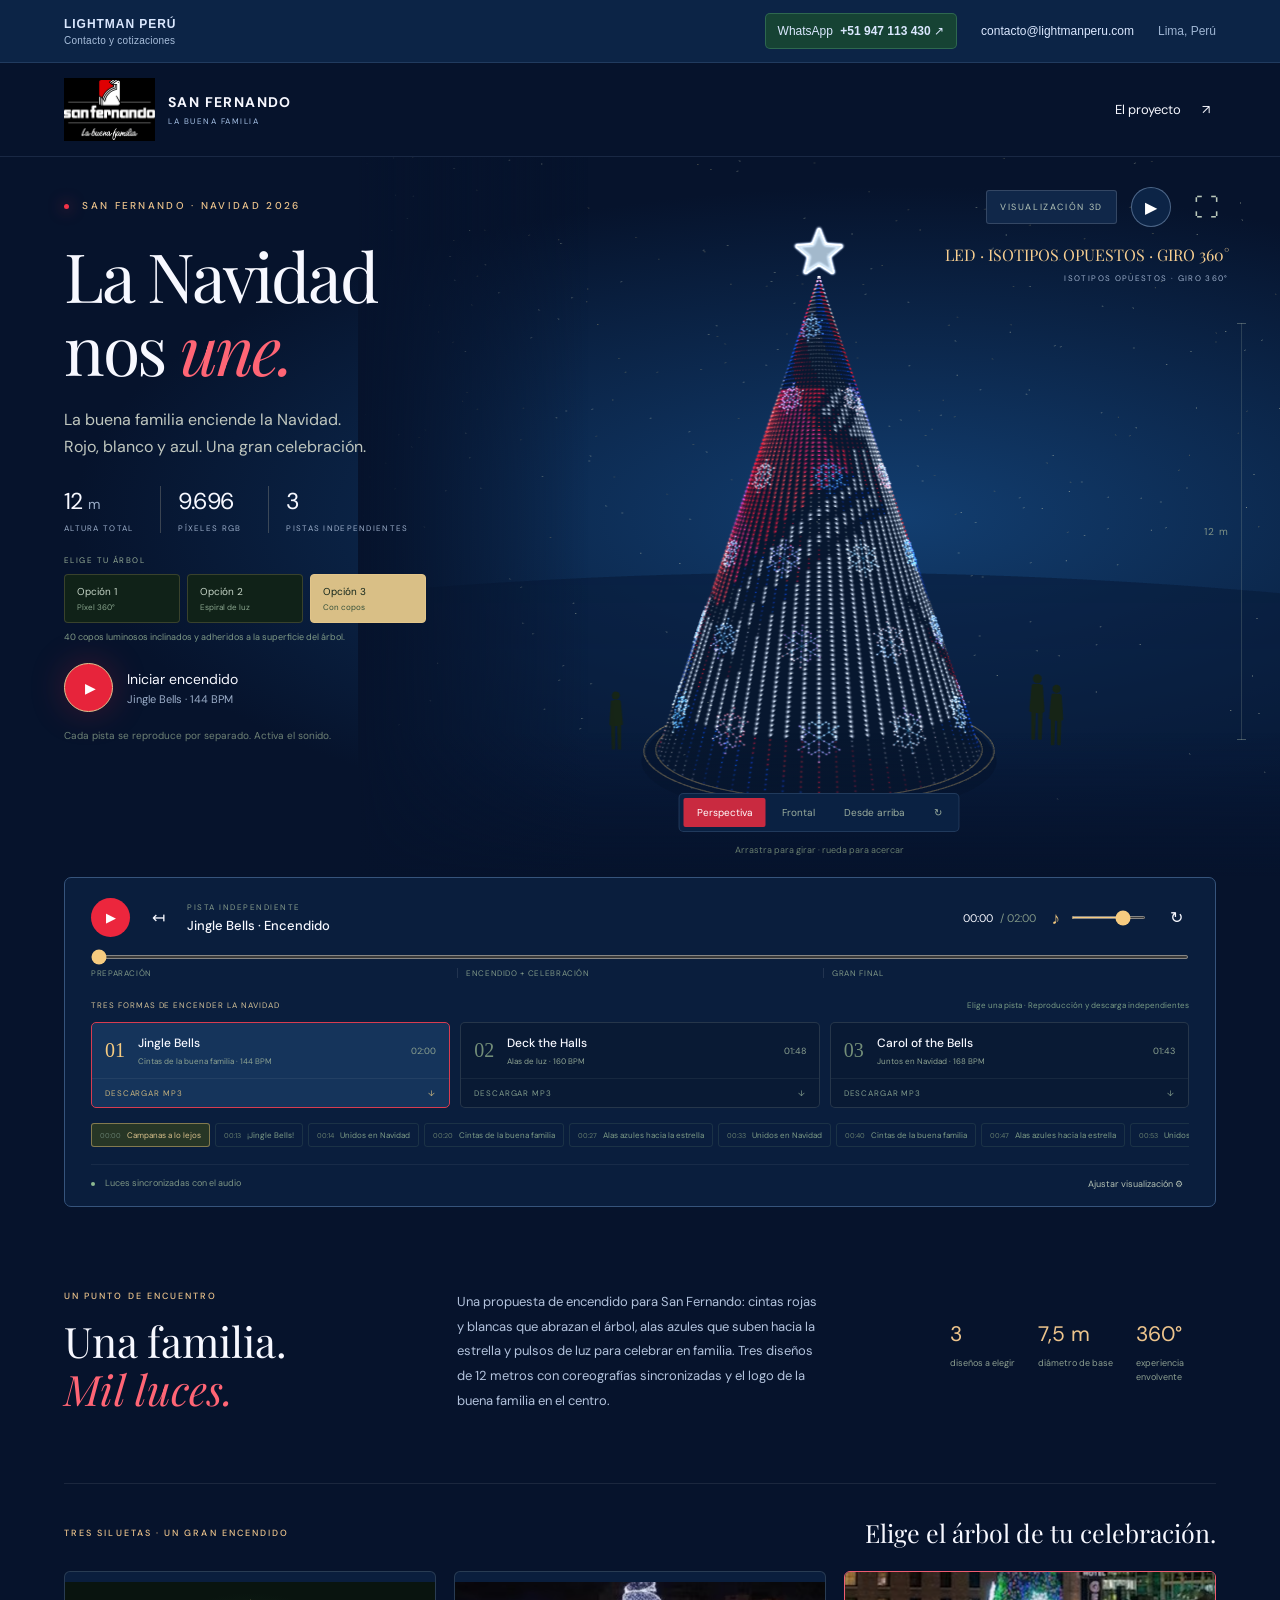
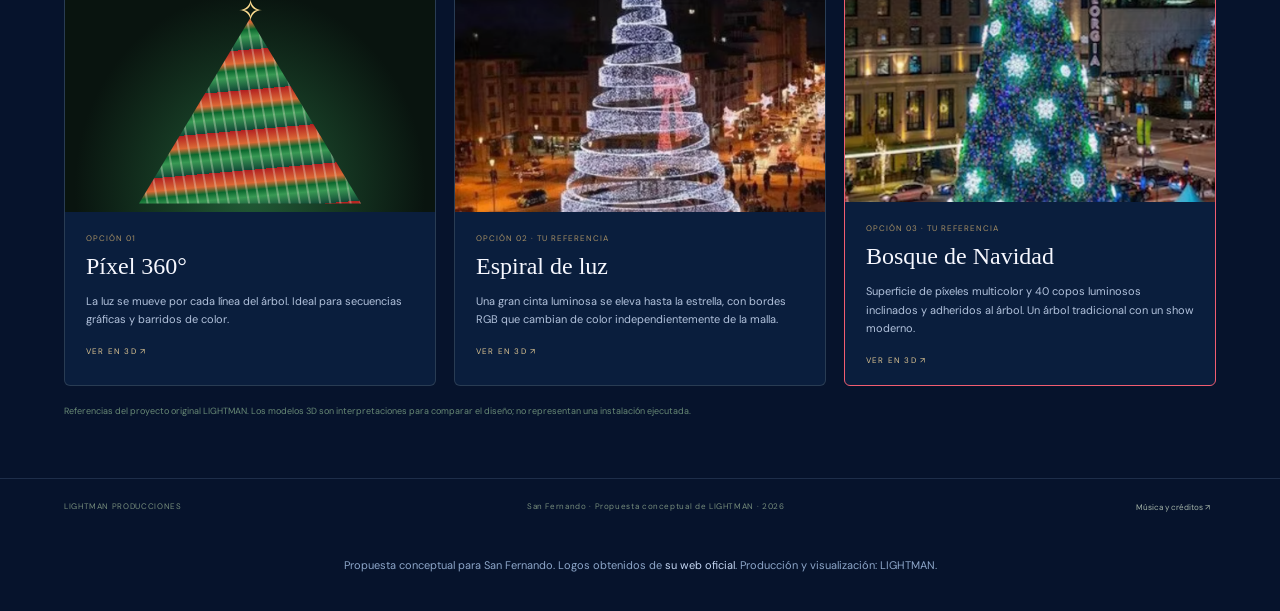
==== commit 1289ecbd: "Enlarge San Fernando LED wordmark and opposed isotipos, improve stroke contrast" ====
--- a/san-fernando/index.html
+++ b/san-fernando/index.html
@@ -26,5 +26,5 @@
 <dialog id="project"><div class="dialog-head"><div><p class="eyebrow">PROYECTO INTEGRAL · 12 METROS</p><h2>Navidad San Fernando.</h2></div><button class="close" aria-label="Cerrar">×</button></div><div class="project-tabs"><button class="active" data-project-tab="design">Diseño</button><button data-project-tab="technical">Técnica</button><button data-project-tab="budget">Presupuesto</button></div><div id="project-content"></div></dialog>
 <dialog id="credits"><div class="dialog-head"><div><p class="eyebrow">TRES PISTAS · TRES ENCENDIDOS</p><h2>Navidad con más energía.</h2></div><button class="close" aria-label="Cerrar">×</button></div><p>Tres arreglos instrumentales independientes, creados para este proyecto. Bombo dance, clap, cascabeles, bajo, arpegios, cuerdas y metales se unen a las melodías de Jingle Bells, Deck the Halls y Carol of the Bells / Shchedryk.</p><p>Las pistas son sintetizadas desde cero; no utilizan grabaciones comerciales, samples ni voces de terceros. La última pista utiliza el motivo instrumental de Shchedryk, sin la letra inglesa moderna.</p><div id="credit-links"></div><div id="music-downloads"></div><p class="quiet">Motor 3D: Three.js, licencia MIT. Fotos de referencia aportadas por el usuario.</p></dialog>
 <div class="toast" id="toast" role="status" aria-live="polite"></div>
-<script src="assets/three.min.js"></script><script src="tracks-data.js?v=4"></script><script src="choreography.js?v=4"></script><script src="engine.js?v=8"></script><script src="led-brand.js?v=11"></script><script src="app.js?v=16"></script>
+<script src="assets/three.min.js"></script><script src="tracks-data.js?v=4"></script><script src="choreography.js?v=4"></script><script src="engine.js?v=8"></script><script src="led-brand.js?v=12"></script><script src="app.js?v=17"></script>
 </body></html>
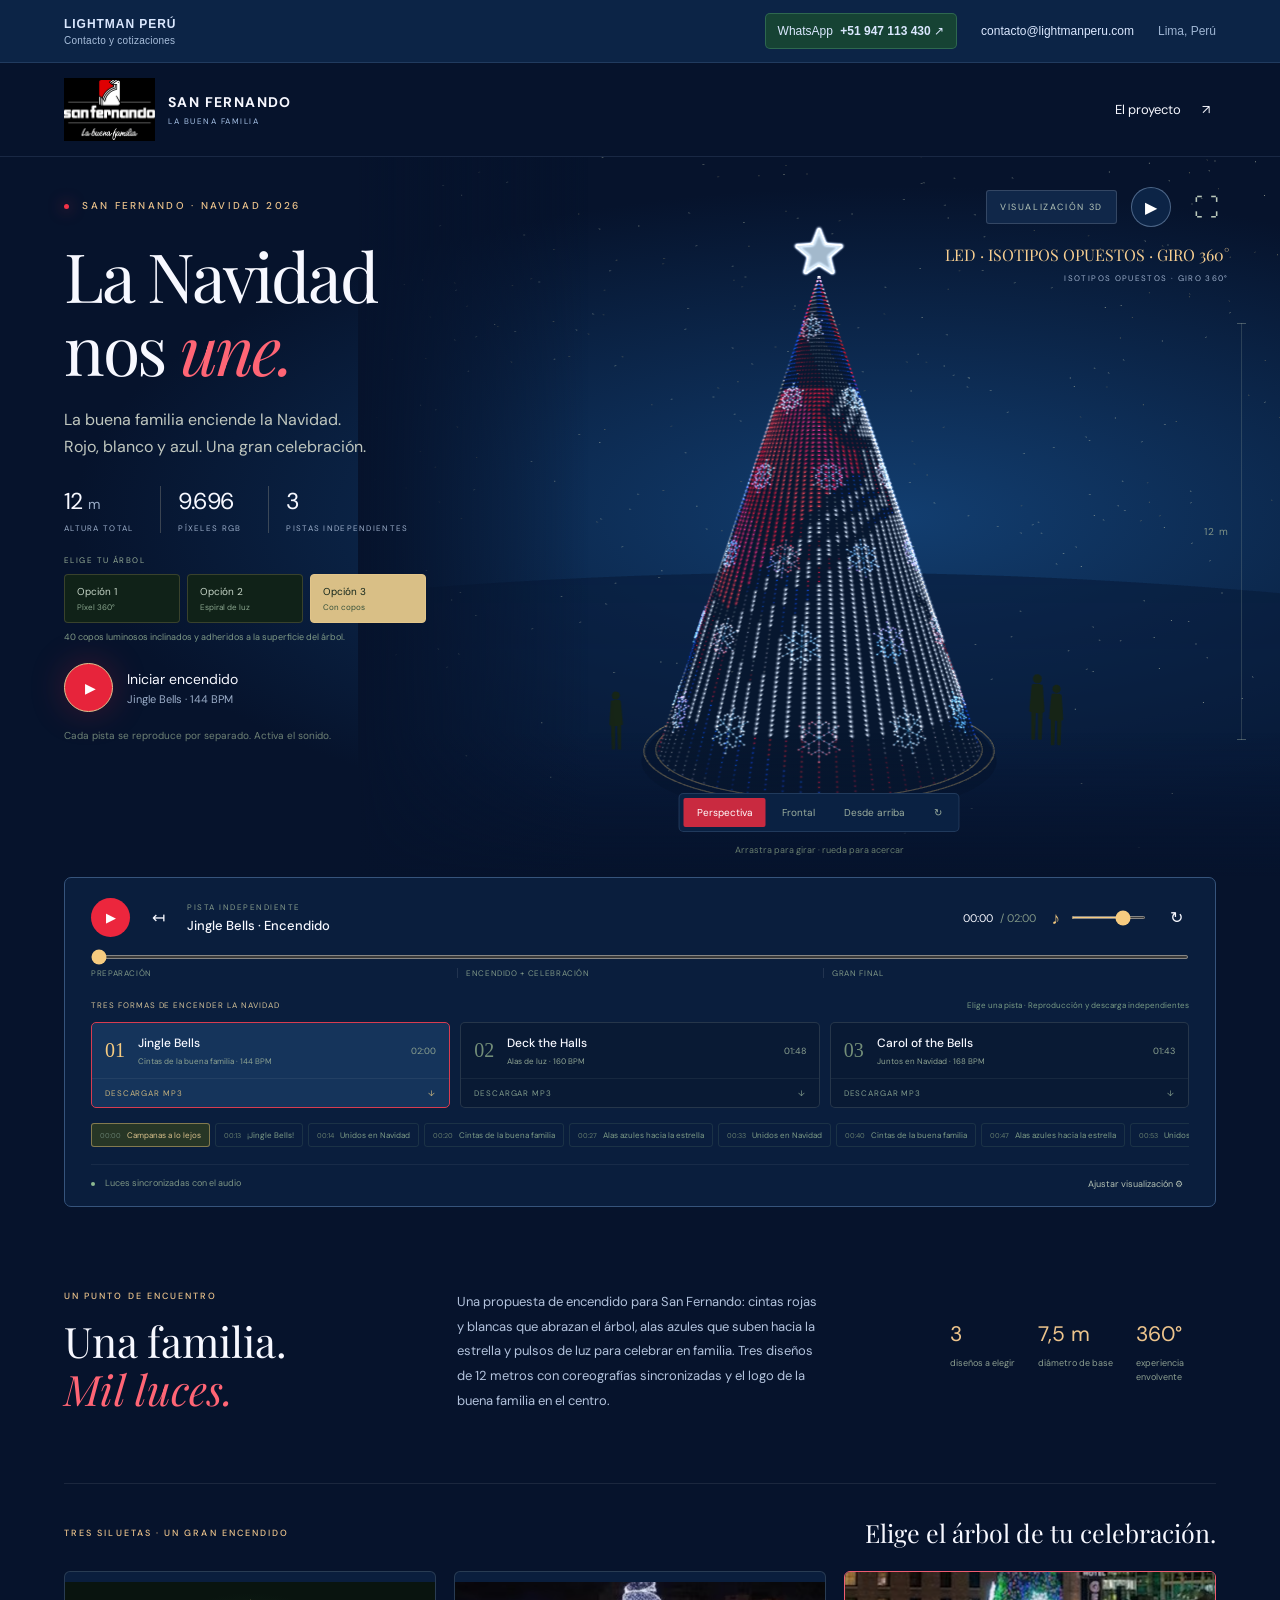
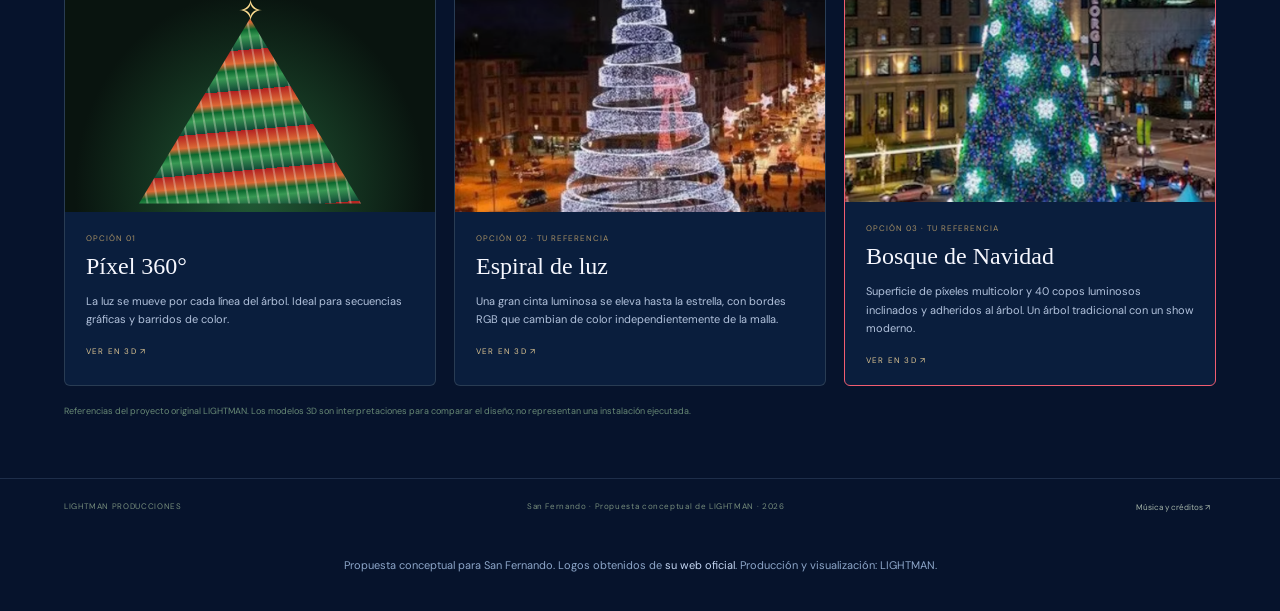
==== commit bcecdcb6: "Double marquee lettering on trees 1 and 3 and render crisp LED wordmark without column aliasing" ====
--- a/san-fernando/index.html
+++ b/san-fernando/index.html
@@ -26,5 +26,5 @@
 <dialog id="project"><div class="dialog-head"><div><p class="eyebrow">PROYECTO INTEGRAL · 12 METROS</p><h2>Navidad San Fernando.</h2></div><button class="close" aria-label="Cerrar">×</button></div><div class="project-tabs"><button class="active" data-project-tab="design">Diseño</button><button data-project-tab="technical">Técnica</button><button data-project-tab="budget">Presupuesto</button></div><div id="project-content"></div></dialog>
 <dialog id="credits"><div class="dialog-head"><div><p class="eyebrow">TRES PISTAS · TRES ENCENDIDOS</p><h2>Navidad con más energía.</h2></div><button class="close" aria-label="Cerrar">×</button></div><p>Tres arreglos instrumentales independientes, creados para este proyecto. Bombo dance, clap, cascabeles, bajo, arpegios, cuerdas y metales se unen a las melodías de Jingle Bells, Deck the Halls y Carol of the Bells / Shchedryk.</p><p>Las pistas son sintetizadas desde cero; no utilizan grabaciones comerciales, samples ni voces de terceros. La última pista utiliza el motivo instrumental de Shchedryk, sin la letra inglesa moderna.</p><div id="credit-links"></div><div id="music-downloads"></div><p class="quiet">Motor 3D: Three.js, licencia MIT. Fotos de referencia aportadas por el usuario.</p></dialog>
 <div class="toast" id="toast" role="status" aria-live="polite"></div>
-<script src="assets/three.min.js"></script><script src="tracks-data.js?v=4"></script><script src="choreography.js?v=4"></script><script src="engine.js?v=8"></script><script src="led-brand.js?v=12"></script><script src="app.js?v=17"></script>
+<script src="assets/three.min.js"></script><script src="tracks-data.js?v=4"></script><script src="choreography.js?v=4"></script><script src="engine.js?v=8"></script><script src="led-brand.js?v=13"></script><script src="led-ticker.js?v=1"></script><script src="app.js?v=18"></script>
 </body></html>
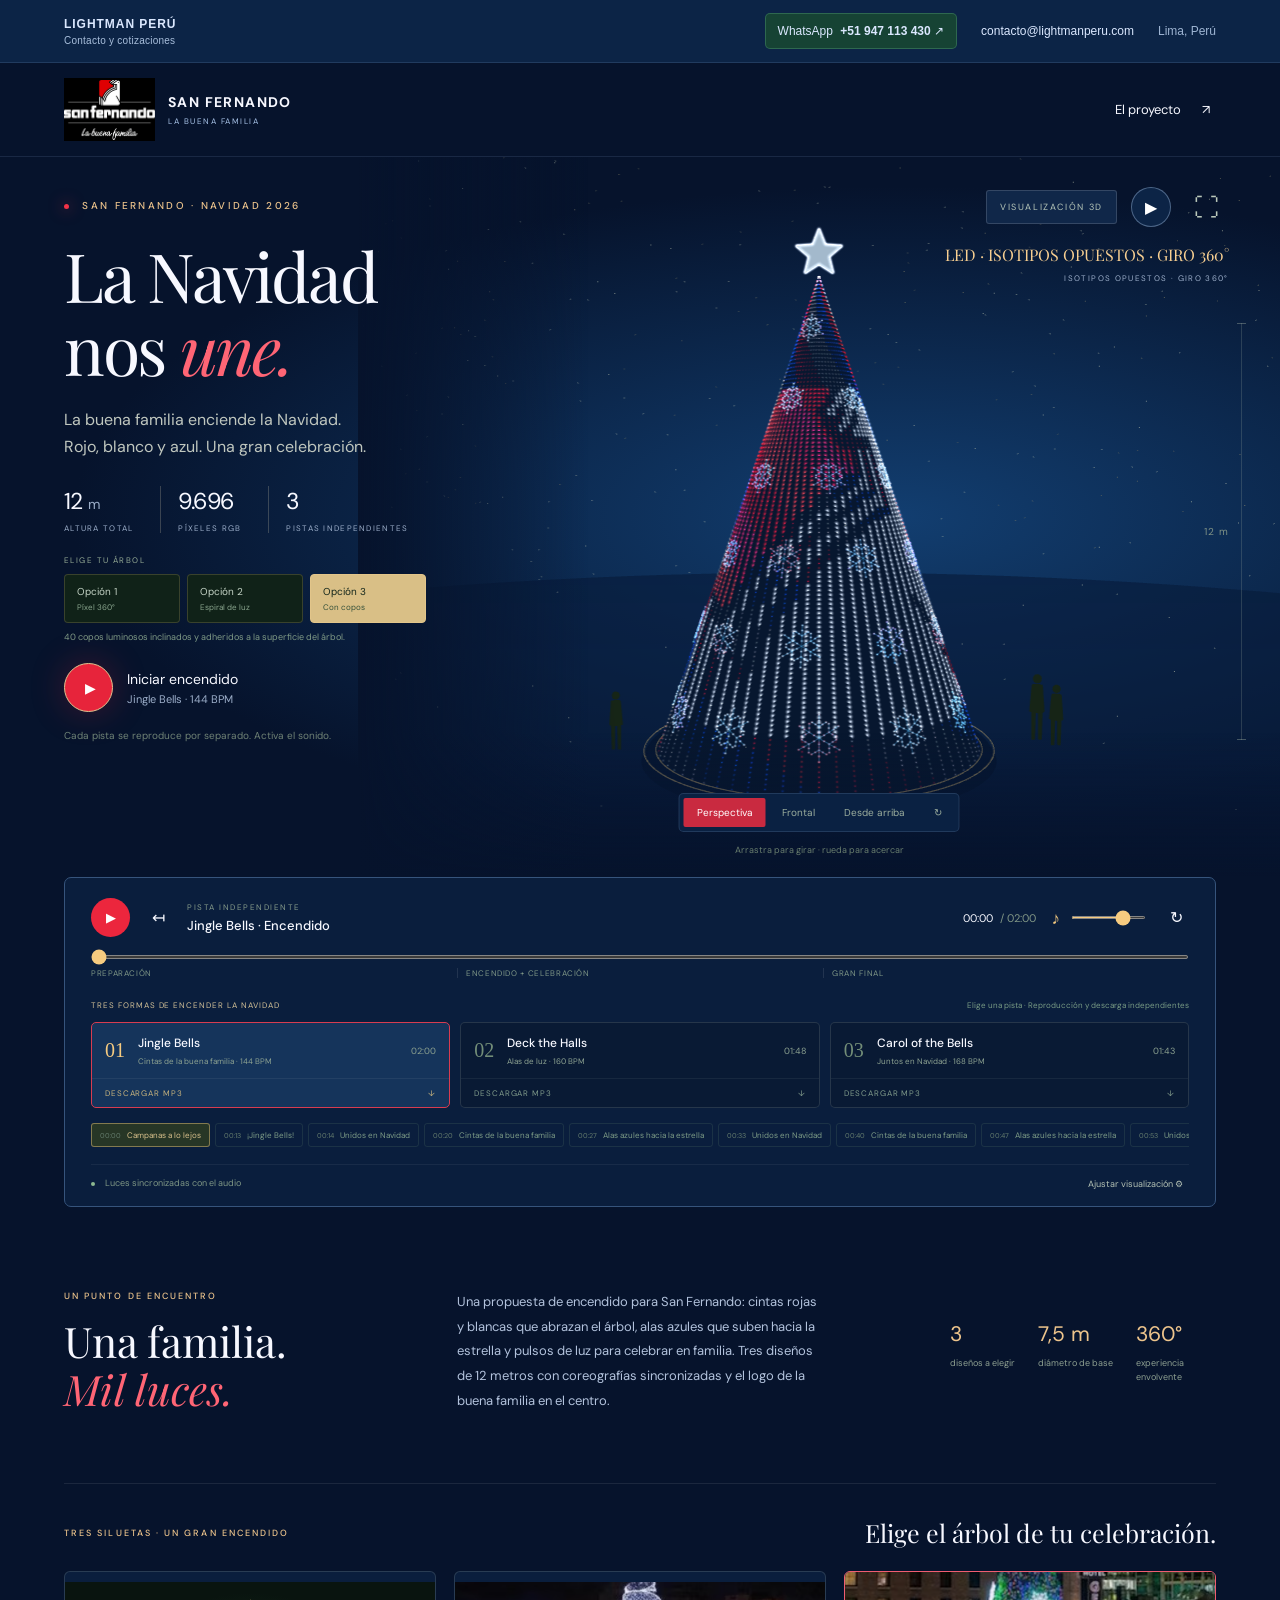
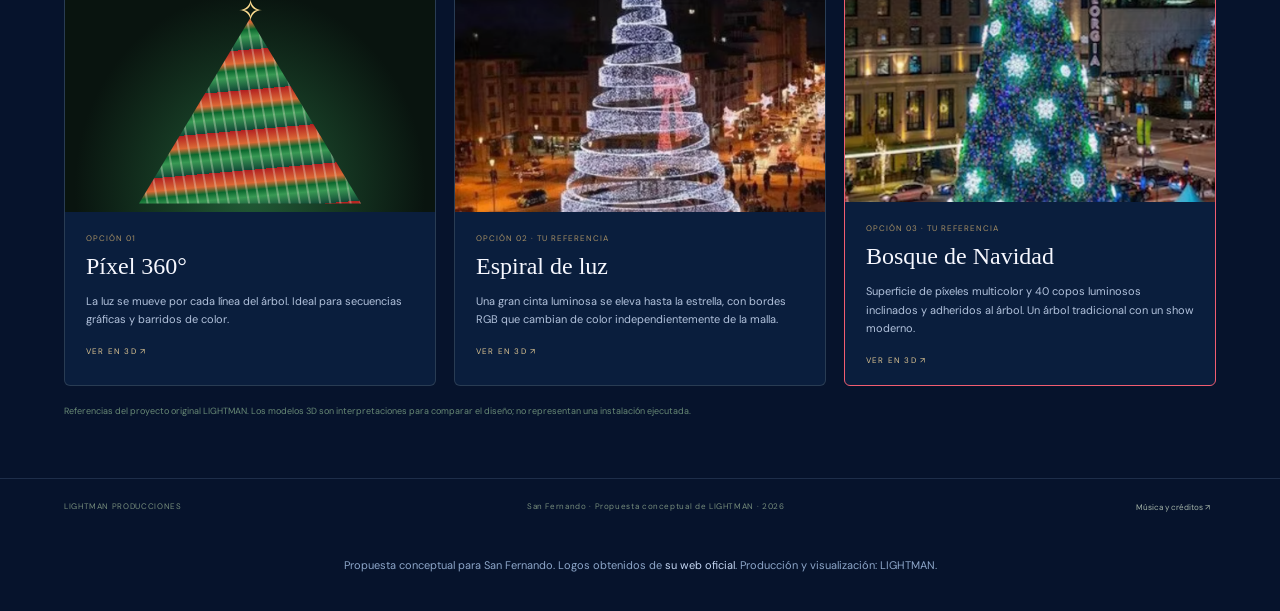
==== commit 17bf6b04: "Scale only San Fernando wordmark exactly 2x in trees 1 and 3" ====
--- a/san-fernando/index.html
+++ b/san-fernando/index.html
@@ -26,5 +26,5 @@
 <dialog id="project"><div class="dialog-head"><div><p class="eyebrow">PROYECTO INTEGRAL · 12 METROS</p><h2>Navidad San Fernando.</h2></div><button class="close" aria-label="Cerrar">×</button></div><div class="project-tabs"><button class="active" data-project-tab="design">Diseño</button><button data-project-tab="technical">Técnica</button><button data-project-tab="budget">Presupuesto</button></div><div id="project-content"></div></dialog>
 <dialog id="credits"><div class="dialog-head"><div><p class="eyebrow">TRES PISTAS · TRES ENCENDIDOS</p><h2>Navidad con más energía.</h2></div><button class="close" aria-label="Cerrar">×</button></div><p>Tres arreglos instrumentales independientes, creados para este proyecto. Bombo dance, clap, cascabeles, bajo, arpegios, cuerdas y metales se unen a las melodías de Jingle Bells, Deck the Halls y Carol of the Bells / Shchedryk.</p><p>Las pistas son sintetizadas desde cero; no utilizan grabaciones comerciales, samples ni voces de terceros. La última pista utiliza el motivo instrumental de Shchedryk, sin la letra inglesa moderna.</p><div id="credit-links"></div><div id="music-downloads"></div><p class="quiet">Motor 3D: Three.js, licencia MIT. Fotos de referencia aportadas por el usuario.</p></dialog>
 <div class="toast" id="toast" role="status" aria-live="polite"></div>
-<script src="assets/three.min.js"></script><script src="tracks-data.js?v=4"></script><script src="choreography.js?v=4"></script><script src="engine.js?v=8"></script><script src="led-brand.js?v=13"></script><script src="led-ticker.js?v=1"></script><script src="app.js?v=18"></script>
+<script src="assets/three.min.js"></script><script src="tracks-data.js?v=4"></script><script src="choreography.js?v=4"></script><script src="engine.js?v=8"></script><script src="led-brand.js?v=14"></script><script src="led-ticker.js?v=2"></script><script src="app.js?v=18"></script>
 </body></html>
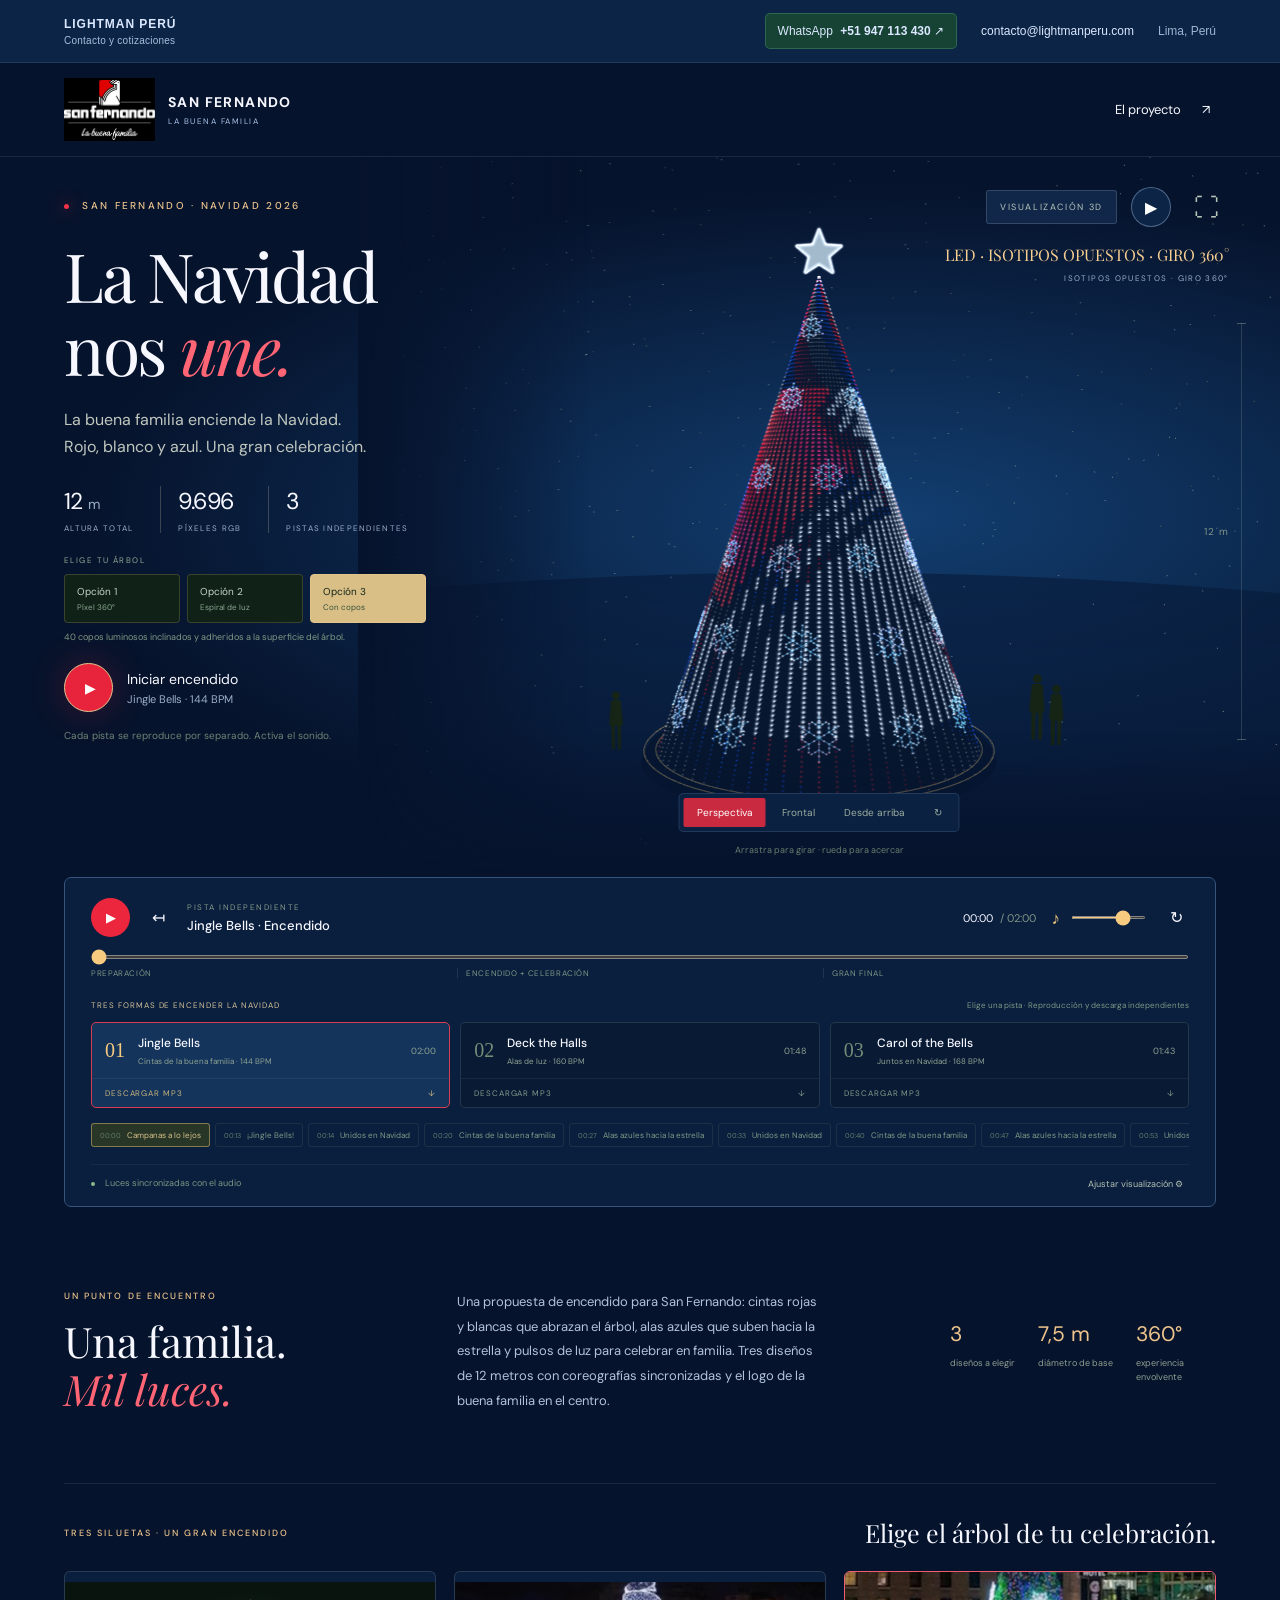
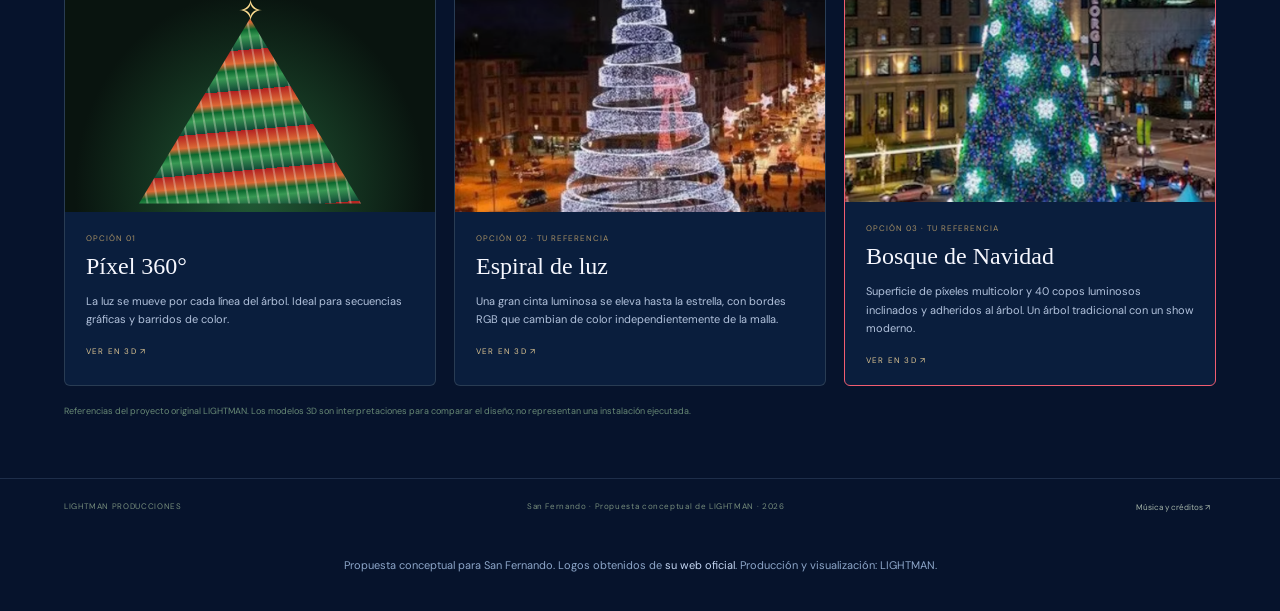
==== commit 0a933d0f: "Remove graphic marquee overlay and form uppercase lettering only from existing tree LED points" ====
--- a/san-fernando/index.html
+++ b/san-fernando/index.html
@@ -26,5 +26,5 @@
 <dialog id="project"><div class="dialog-head"><div><p class="eyebrow">PROYECTO INTEGRAL · 12 METROS</p><h2>Navidad San Fernando.</h2></div><button class="close" aria-label="Cerrar">×</button></div><div class="project-tabs"><button class="active" data-project-tab="design">Diseño</button><button data-project-tab="technical">Técnica</button><button data-project-tab="budget">Presupuesto</button></div><div id="project-content"></div></dialog>
 <dialog id="credits"><div class="dialog-head"><div><p class="eyebrow">TRES PISTAS · TRES ENCENDIDOS</p><h2>Navidad con más energía.</h2></div><button class="close" aria-label="Cerrar">×</button></div><p>Tres arreglos instrumentales independientes, creados para este proyecto. Bombo dance, clap, cascabeles, bajo, arpegios, cuerdas y metales se unen a las melodías de Jingle Bells, Deck the Halls y Carol of the Bells / Shchedryk.</p><p>Las pistas son sintetizadas desde cero; no utilizan grabaciones comerciales, samples ni voces de terceros. La última pista utiliza el motivo instrumental de Shchedryk, sin la letra inglesa moderna.</p><div id="credit-links"></div><div id="music-downloads"></div><p class="quiet">Motor 3D: Three.js, licencia MIT. Fotos de referencia aportadas por el usuario.</p></dialog>
 <div class="toast" id="toast" role="status" aria-live="polite"></div>
-<script src="assets/three.min.js"></script><script src="tracks-data.js?v=4"></script><script src="choreography.js?v=4"></script><script src="engine.js?v=8"></script><script src="led-brand.js?v=14"></script><script src="led-ticker.js?v=2"></script><script src="app.js?v=18"></script>
+<script src="assets/three.min.js"></script><script src="tracks-data.js?v=4"></script><script src="choreography.js?v=4"></script><script src="engine.js?v=8"></script><script src="led-brand.js?v=15"></script><script src="app.js?v=19"></script>
 </body></html>
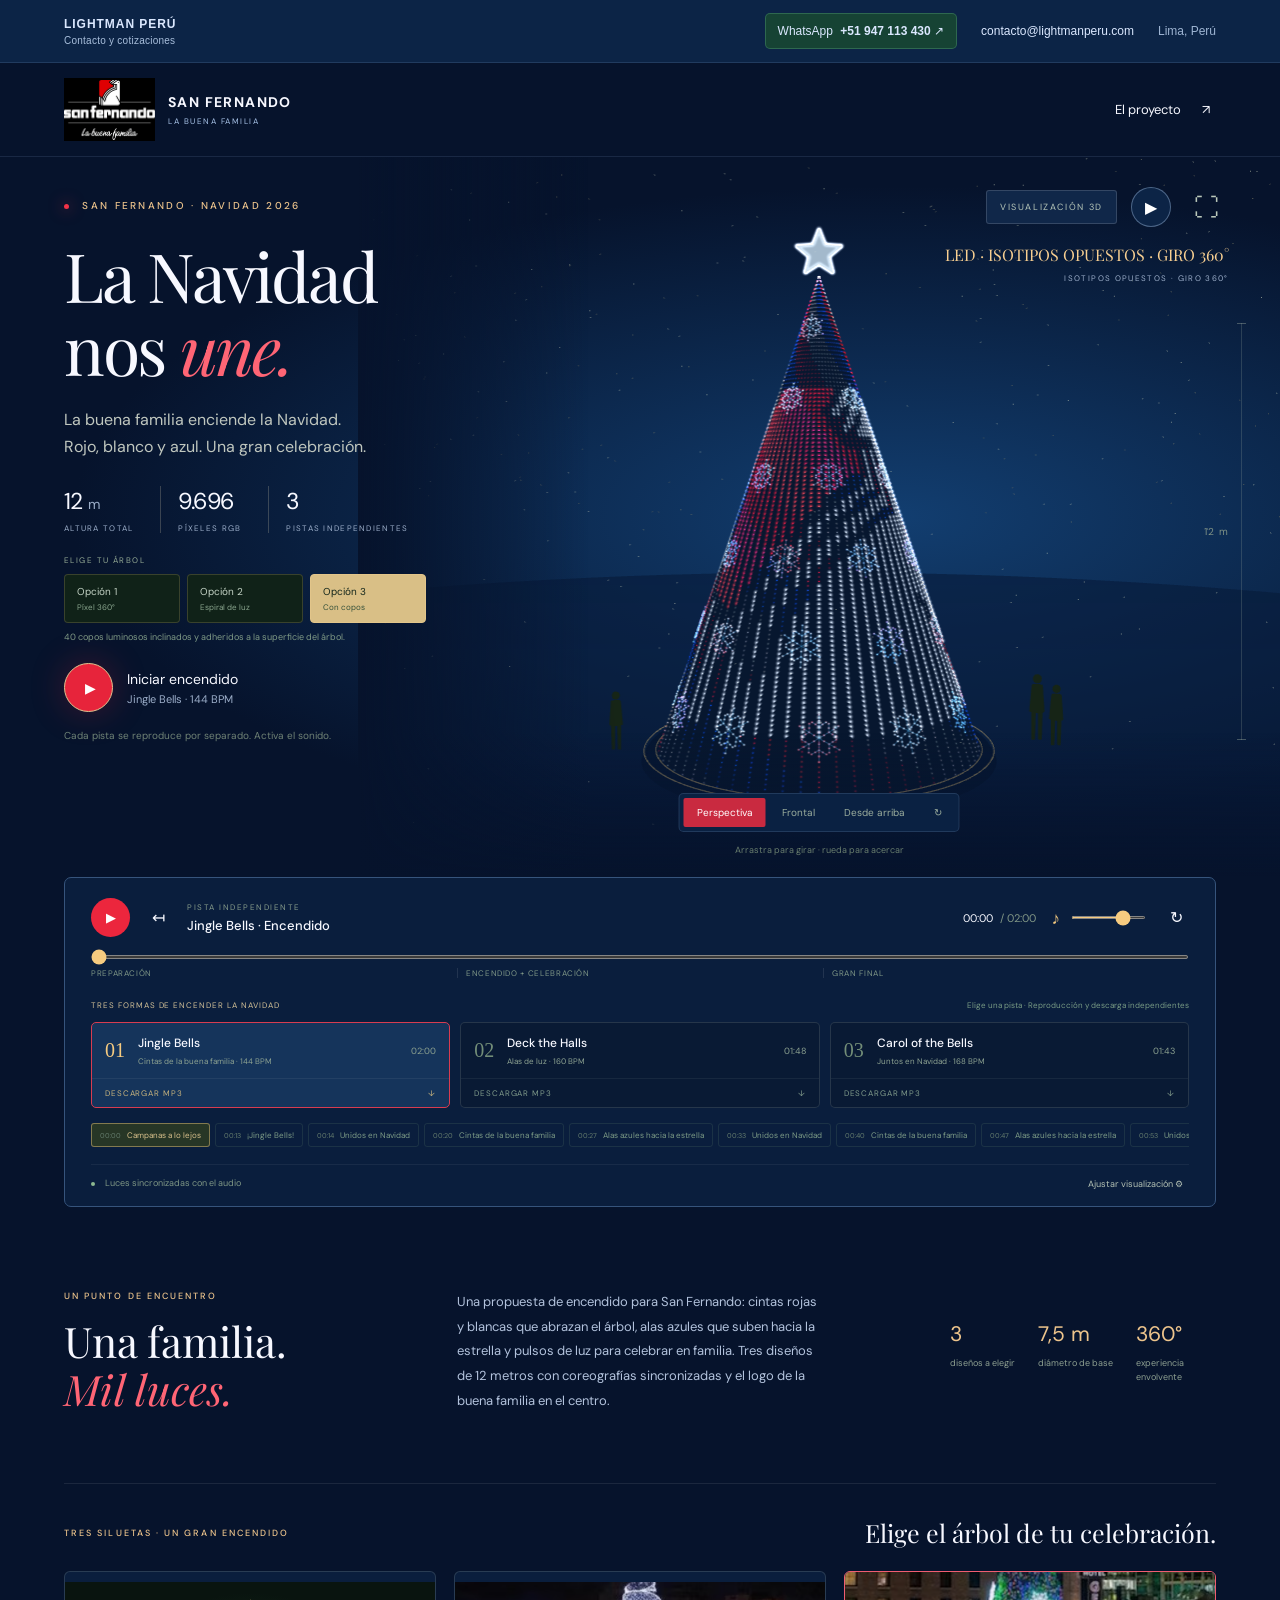
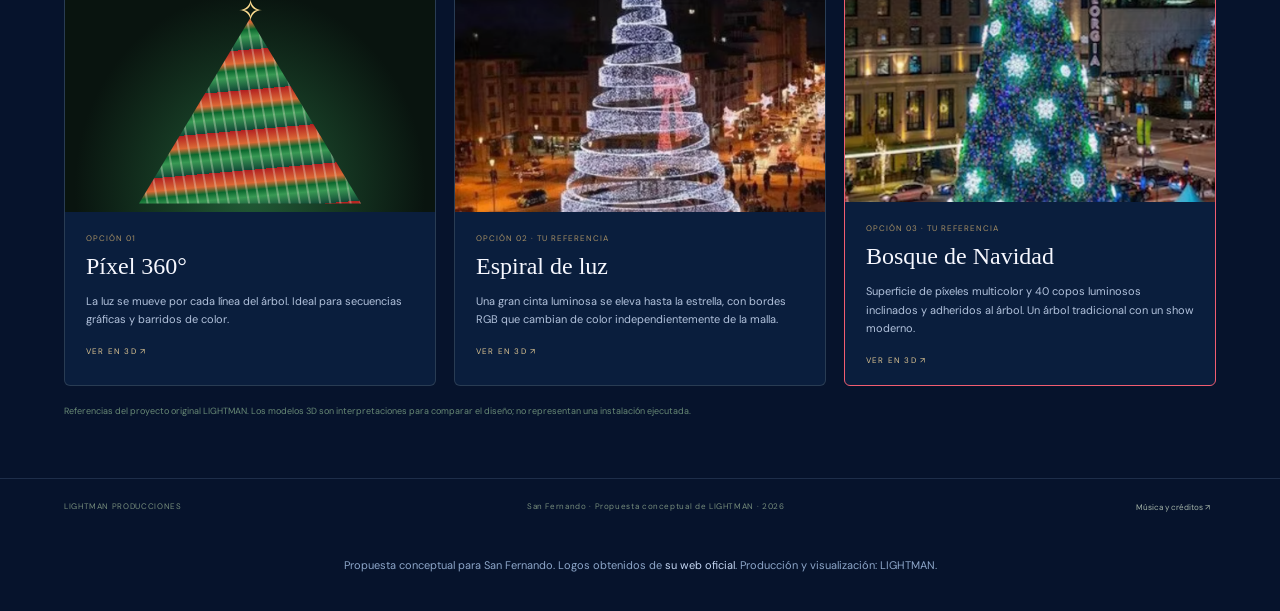
==== commit bc11837c: "Add five beat-synced LED effects to spiral tree while preserving white marquee text" ====
--- a/san-fernando/index.html
+++ b/san-fernando/index.html
@@ -26,5 +26,5 @@
 <dialog id="project"><div class="dialog-head"><div><p class="eyebrow">PROYECTO INTEGRAL · 12 METROS</p><h2>Navidad San Fernando.</h2></div><button class="close" aria-label="Cerrar">×</button></div><div class="project-tabs"><button class="active" data-project-tab="design">Diseño</button><button data-project-tab="technical">Técnica</button><button data-project-tab="budget">Presupuesto</button></div><div id="project-content"></div></dialog>
 <dialog id="credits"><div class="dialog-head"><div><p class="eyebrow">TRES PISTAS · TRES ENCENDIDOS</p><h2>Navidad con más energía.</h2></div><button class="close" aria-label="Cerrar">×</button></div><p>Tres arreglos instrumentales independientes, creados para este proyecto. Bombo dance, clap, cascabeles, bajo, arpegios, cuerdas y metales se unen a las melodías de Jingle Bells, Deck the Halls y Carol of the Bells / Shchedryk.</p><p>Las pistas son sintetizadas desde cero; no utilizan grabaciones comerciales, samples ni voces de terceros. La última pista utiliza el motivo instrumental de Shchedryk, sin la letra inglesa moderna.</p><div id="credit-links"></div><div id="music-downloads"></div><p class="quiet">Motor 3D: Three.js, licencia MIT. Fotos de referencia aportadas por el usuario.</p></dialog>
 <div class="toast" id="toast" role="status" aria-live="polite"></div>
-<script src="assets/three.min.js"></script><script src="tracks-data.js?v=4"></script><script src="choreography.js?v=4"></script><script src="engine.js?v=8"></script><script src="led-brand.js?v=15"></script><script src="app.js?v=19"></script>
+<script src="assets/three.min.js"></script><script src="tracks-data.js?v=4"></script><script src="choreography.js?v=4"></script><script src="engine.js?v=8"></script><script src="led-brand.js?v=16"></script><script src="app.js?v=19"></script>
 </body></html>
